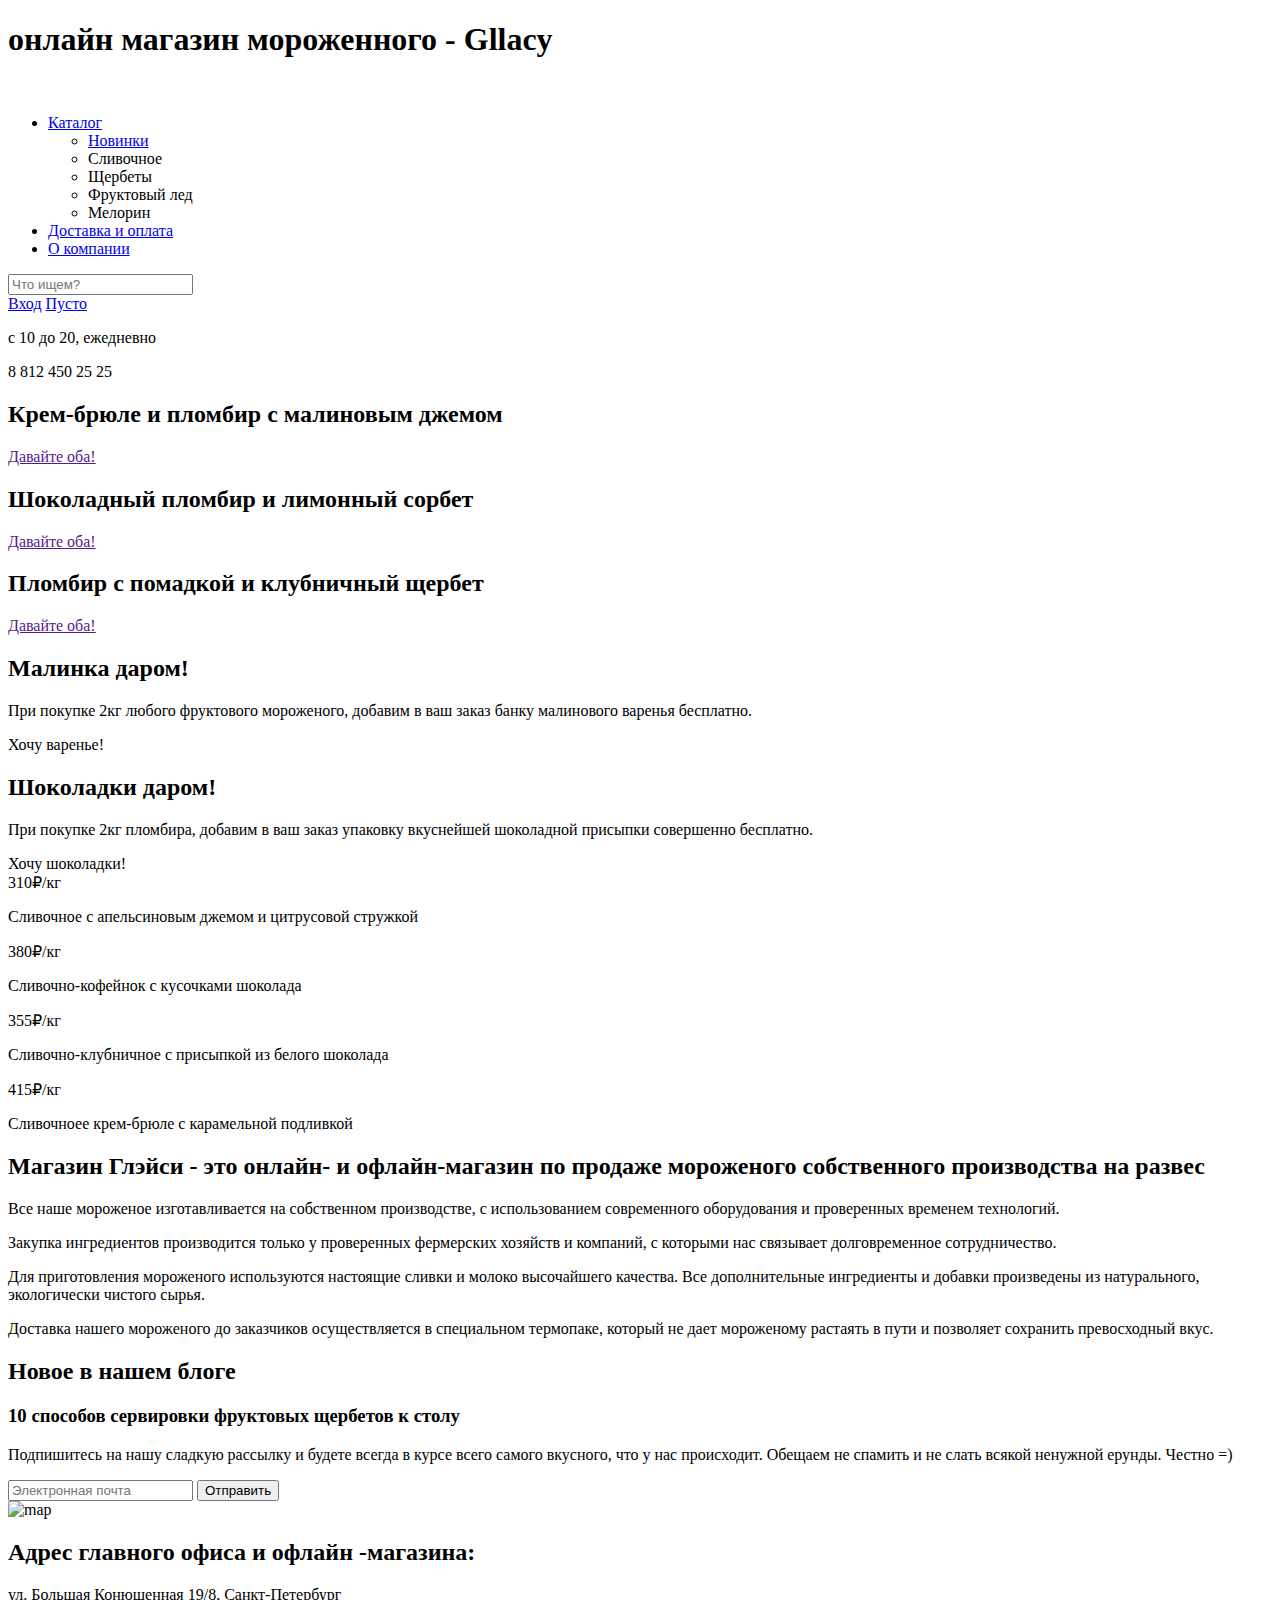
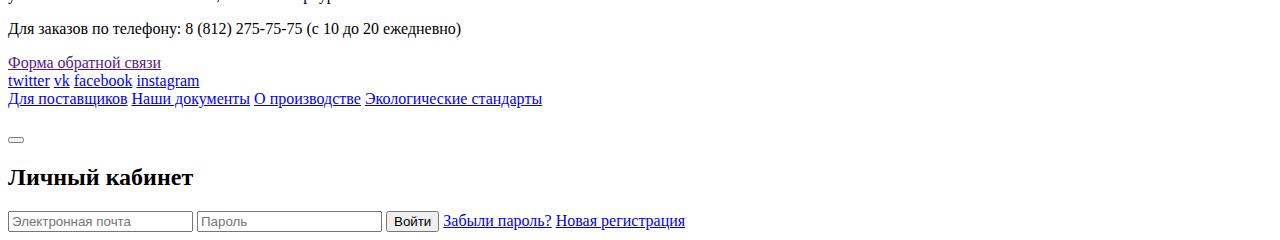
==== index.html @ bc8d75c9 "Добавляет картинки из макета" ====
<!DOCTYPE html>
<html lang="ru">
<head>
	<meta charset="UTF-8">
	<title>Gllacy</title>
	<link rel="stylesheet" href="css/style.css">
</head>
<body class="cream chocolate berry">
	<header class="main-header">
		<h1 class="visuallyhidden">онлайн магазин мороженного - Gllacy</h1>
		<img src="" alt="">
		<nav class="main-header">
			<ul class="main-list">
				<li class="main-list-item"><a href="catalog.html">Каталог</a>
					<ul class="catalog-list">
						<li class="catalog-list-item news"><a href="#">Новинки</a></li>
						<li class="catalog-list-item">Сливочное<a href="#"></a></li>
						<li class="catalog-list-item">Щербеты<a href="#"></a></li>
						<li class="catalog-list-item">Фруктовый лед<a href="#"></a></li>
						<li class="catalog-list-item">Мелорин<a href="#"></a></li>
					</ul>
				</li>
				<li class="main-list-item"><a href="#">Доставка и оплата</a></li>
				<li class="main-list-item"><a href="#">О компании</a></li>
			</ul>
			<form class="user-panel" method="get">
            <input type="search" name="search" id="search" placeholder="Что ищем?">
            <label class="search-label" for="search"></label>
          </form>
          <a href="#" class="input">Вход</a>
          <a href="#" class="basket">Пусто</a>
		</nav>
		<div class="info-job">
			<p class="mode">c 10 до 20, ежедневно</p>
			<p class="phone">8 812 450 25 25</p>
		</div>
	</header>
	<main>
		<div class="slider">
			<span class="btn1"></span>
			<span class="btn2"></span>
			<span class="btn3"></span>
			<div class="slider-icecream1">
				<h2 class="slider-tittle">Крем-брюле и пломбир с малиновым джемом</h2>
				<a href="" class="btn-all">Давайте оба!</a>
			</div>
			<div class="slider-icecream2">
				<h2 class="slider-tittle">Шоколадный пломбир и лимонный сорбет</h2>
				<a href="" class="btn-all">Давайте оба!</a>
			</div>
			<div class="slider-icecream3">
				<h2 class="slider-tittle">Пломбир с помадкой и клубничный щербет </h2>
				<a href="" class="btn-all">Давайте оба!</a>
			</div>
		</div>
		<div class="marketing">
			<section class="marketing1">
				<h2>Малинка даром!</h2>
				<p>При покупке 2кг любого фруктового мороженого, добавим в ваш заказ банку малинового варенья бесплатно.</p>
				<a class="wantone">Хочу варенье!</a>
			</section>
			<section class="marketing2">
				<h2>Шоколадки даром!</h2>
				<p>При покупке 2кг пломбира, добавим в ваш заказ упаковку вкуснейшей шоколадной присыпки совершенно бесплатно.</p>
				<a class="wanttwo">Хочу шоколадки!</a>
			</section>
		</div>
		<div class="top">
			<div class="hit hit1">
				<span>310₽/кг</span>
				<p>Сливочное с апельсиновым джемом и цитрусовой стружкой</p>
			</div>
			<div class="hit hit2">
				<span>380₽/кг</span>
				<p>Сливочно-кофейнок с кусочками шоколада</p>
			</div>
			<div class="hit hit3">
				<span>355₽/кг</span>
				<p>Сливочно-клубничное с присыпкой из белого шоколада</p>
			</div>
			<div class="hit hit4">
				<span>415₽/кг</span>
				<p>Сливочноее крем-брюле с карамельной подливкой</p>
			</div>
		</div>
		<div class="infoshop">
			<h2>Магазин Глэйси - это онлайн- и офлайн-магазин по продаже мороженого собственного производства на развес</h2>
			<p class="shoptext">Все наше мороженое изготавливается на собственном производстве, с использованием современного оборудования и проверенных временем технологий.</p>
			<p class="shoptext">Закупка ингредиентов  производится только у проверенных фермерских хозяйств и компаний, с которыми нас связывает долговременное сотрудничество.</p>
			<p class="shoptext">Для приготовления мороженого используются настоящие сливки и молоко высочайшего качества. Все дополнительные ингредиенты и добавки произведены из натурального, экологически чистого сырья.</p>
			<p class="shoptext">Доставка нашего мороженого до заказчиков осуществляется в специальном термопаке, который не дает мороженому растаять в пути и позволяет сохранить превосходный вкус.</p>
		</div>
		<div class="news">
			<h2>Новое в нашем блоге</h2>
			<h3>10 способов сервировки фруктовых щербетов к столу</h3>
		</div>
		<div class="distribution">
			<h2 class="visuallyhidden"></h2>
			<p>Подпишитесь на нашу сладкую рассылку и будете всегда в курсе всего самого вкусного, что у нас происходит. Обещаем не спамить и не слать всякой ненужной ерунды. Честно =)</p>
			<form class="distribution-email">
			<input type="text" placeholder="Электронная почта">
			<button class="btn-email" type="submit">Отправить</button>
			</form>
		</div>
		<div class="wrapper-map">
                <object
                type="image/svg+xml"
                data="img/map.svg">
                <img
                  src="img/map.png" alt="map">
              </object>
              <section class="contacts">
                <h2>Адрес главного офиса и офлайн -магазина:</h2>
                <p>ул. Большая Конюшенная 19/8, Санкт-Петербург</p>
                  <p>Для заказов по телефону: 8 (812) 275-75-75 (с 10 до 20 ежедневно)</p>
                  <a  class="link-connect" href="">Форма обратной связи</a>
              </section>
            </div>
              <footer>
            	<div class="social">
            	<a class="social-btn twit" href="http://twitter.com/mygroup">twitter</a>
                <a class="social-btn vk" href="http://vk.com/mygroup">vk</a>
                <a class="social-btn fb" href="http://facebook.com/mygroup">facebook</a>
                <a class="social-btn inst" href="http://instagram.com/mygroup">instagram</a>
              </div>
              <div class="info-footer">
              	<a href="#">Для поставщиков</a>
              	<a href="#">Наши документы</a>
              	<a href="#">О производстве</a>
              	<a href="#">Экологические стандарты</a>
              </div>
              <div class="logo"><img src="" alt=""></div>
            </footer>
            <div class="modal-login">
            <button class="close-login" type="button"></button>
            <h2 class="visuallyhidden">Личный кабинет</h2>
            <form action="#" method="post">
              <input class="focus" name="login" type="text" placeholder="Электронная почта">
              <input name="password" type="password" placeholder="Пароль">  
              <button type="submit">Войти</button>
              <a href="#" class="nosave">Забыли пароль?</a>
              <a href="#" class="new-user">Новая регистрация</a>
            </form>
          </div>
	</main>
</body>
</html>
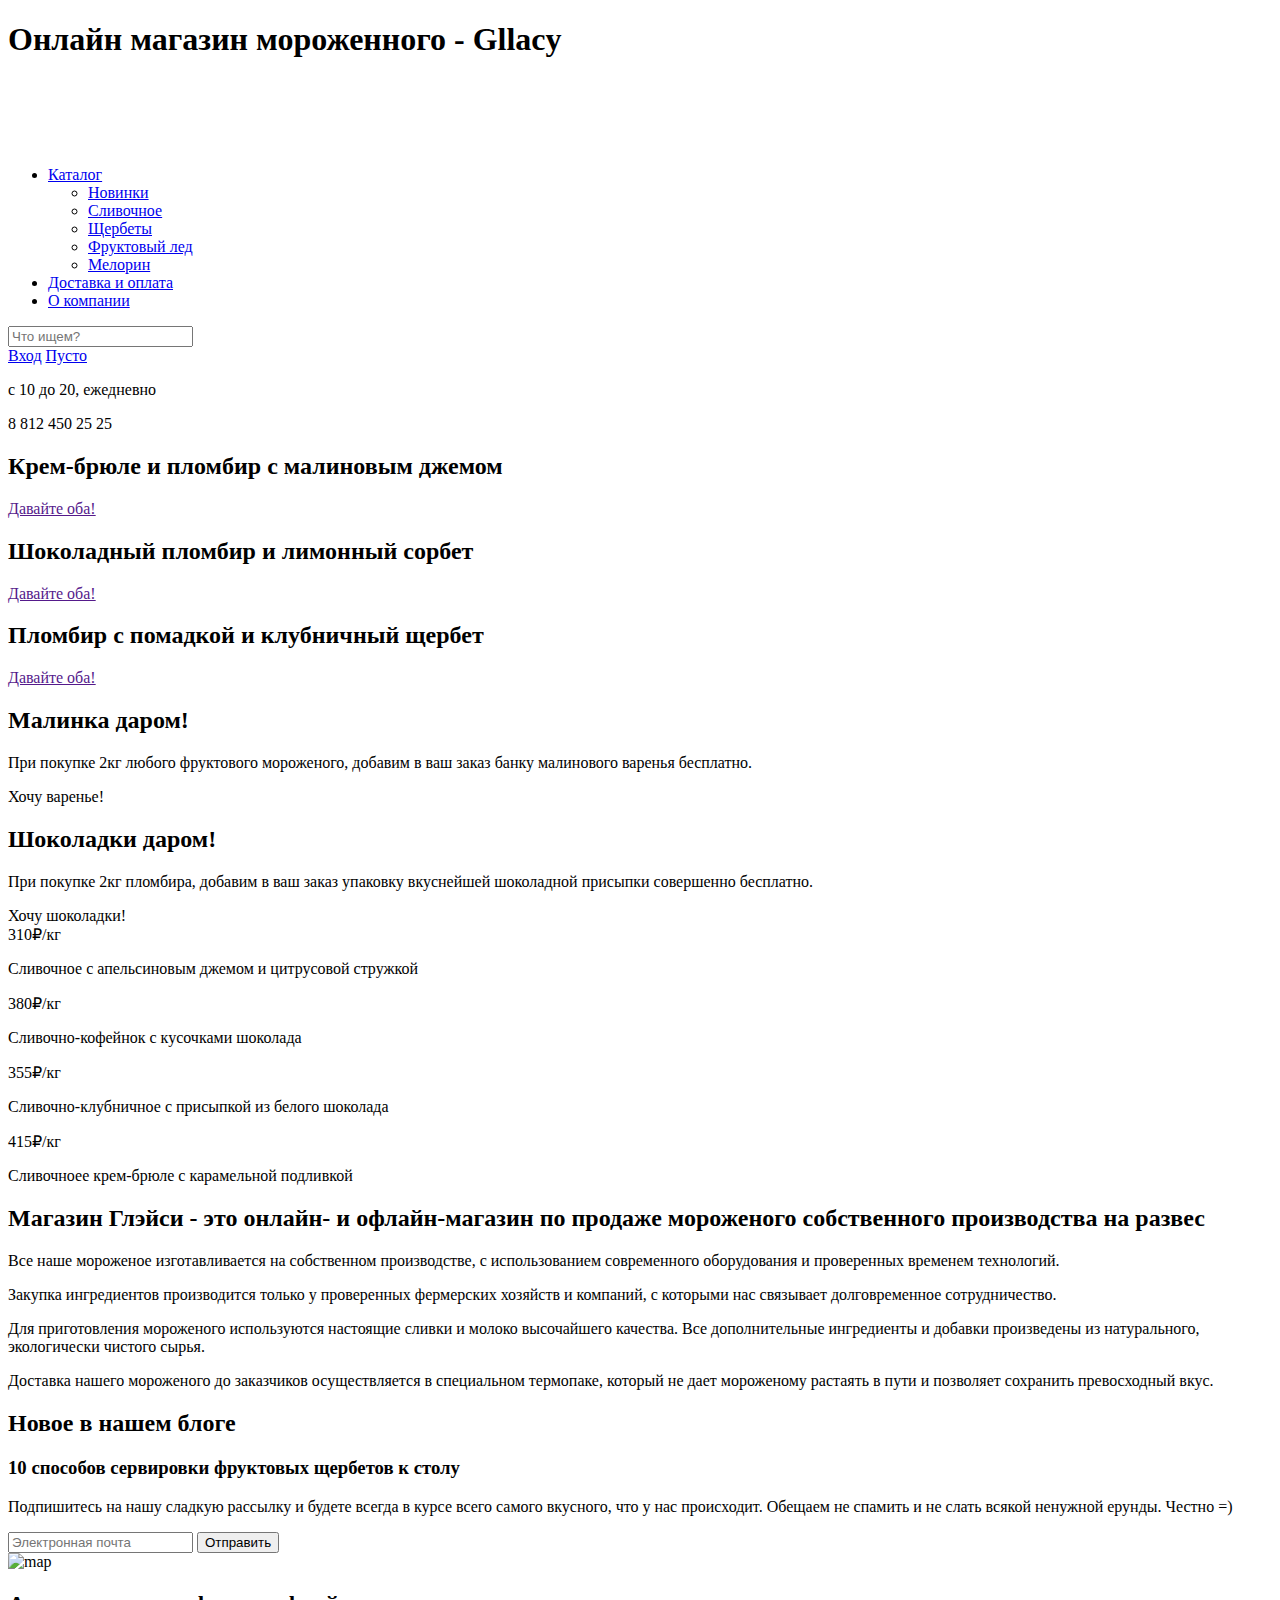
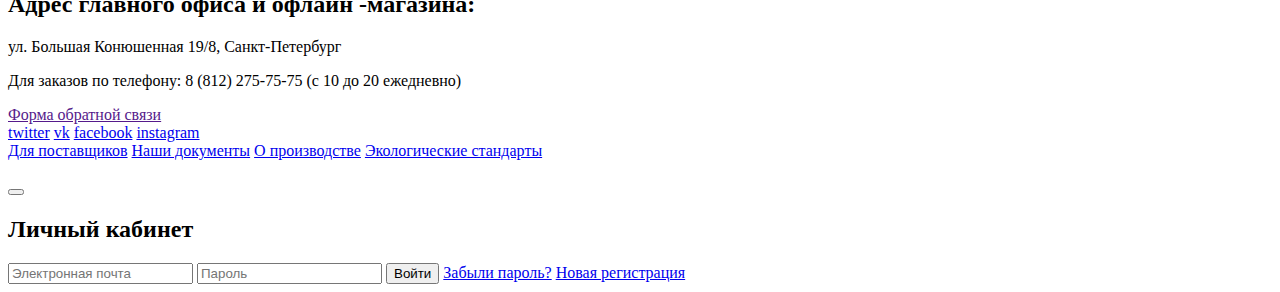
==== commit 78445945: "Подключает шрифты" ====
--- a/index.html
+++ b/index.html
@@ -3,21 +3,25 @@
 <head>
 	<meta charset="UTF-8">
 	<title>Gllacy</title>
+	<meta name="description" content="Магазин Глейси  — это онлайн и офлайн магазин по продаже мороженого собственного производства на развес">
+	<link href="https://fonts.googleapis.com/css?family=Roboto:400,500,700&amp;subset=cyrillic" rel="stylesheet">
+	<link href="css/normalize.css" rel="stylesheet">
 	<link rel="stylesheet" href="css/style.css">
 </head>
 <body class="cream chocolate berry">
 	<header class="main-header">
-		<h1 class="visuallyhidden">онлайн магазин мороженного - Gllacy</h1>
-		<img src="" alt="">
+		<h1 class="visuallyhidden">Онлайн магазин мороженного - Gllacy</h1>
+		<a href="#" class="logo-shop">
+		<img src="img/Logo.svg" width="157px" height="66px" alt="logo-shop"></a>
 		<nav class="main-header">
 			<ul class="main-list">
 				<li class="main-list-item"><a href="catalog.html">Каталог</a>
 					<ul class="catalog-list">
 						<li class="catalog-list-item news"><a href="#">Новинки</a></li>
-						<li class="catalog-list-item">Сливочное<a href="#"></a></li>
-						<li class="catalog-list-item">Щербеты<a href="#"></a></li>
-						<li class="catalog-list-item">Фруктовый лед<a href="#"></a></li>
-						<li class="catalog-list-item">Мелорин<a href="#"></a></li>
+						<li class="catalog-list-item"><a href="#">Сливочное</a></li>
+						<li class="catalog-list-item"><a href="#">Щербеты</a></li>
+						<li class="catalog-list-item"><a href="#">Фруктовый лед</a></li>
+						<li class="catalog-list-item"><a href="#">Мелорин</a></li>
 					</ul>
 				</li>
 				<li class="main-list-item"><a href="#">Доставка и оплата</a></li>
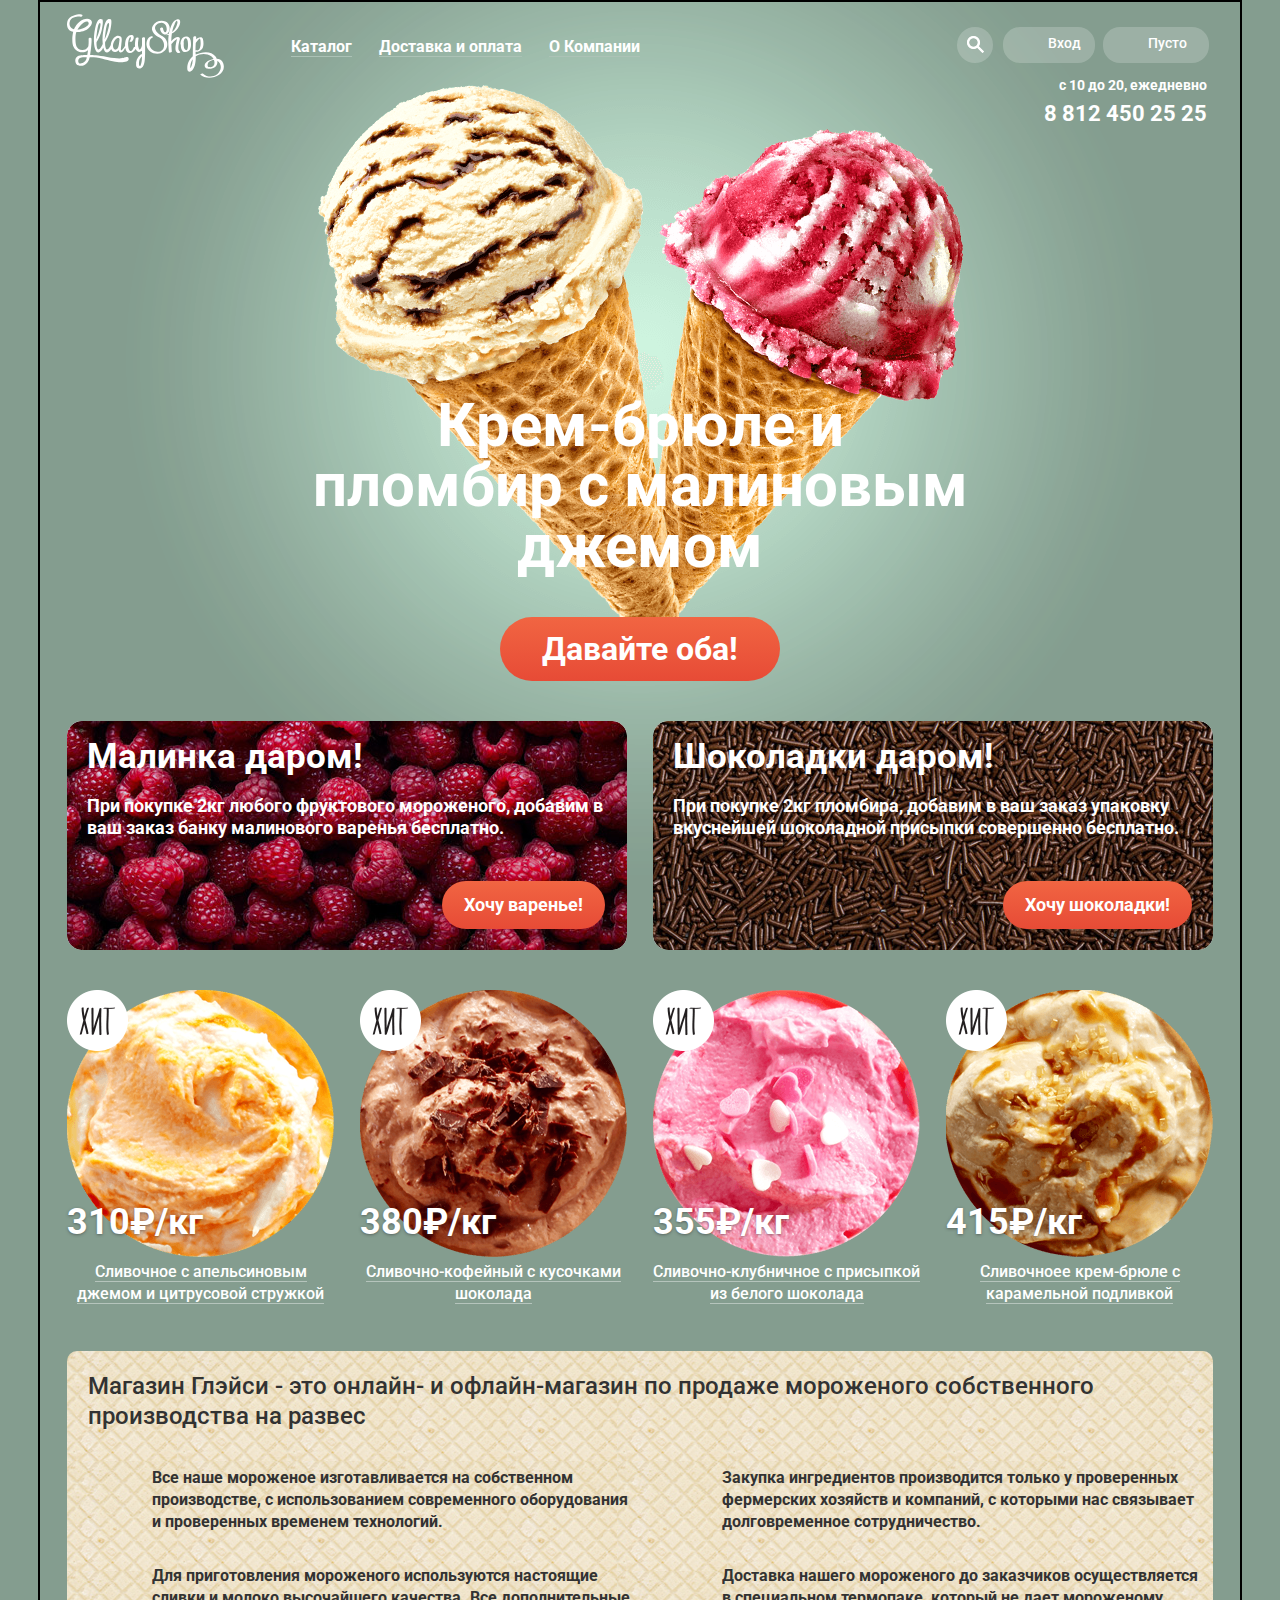
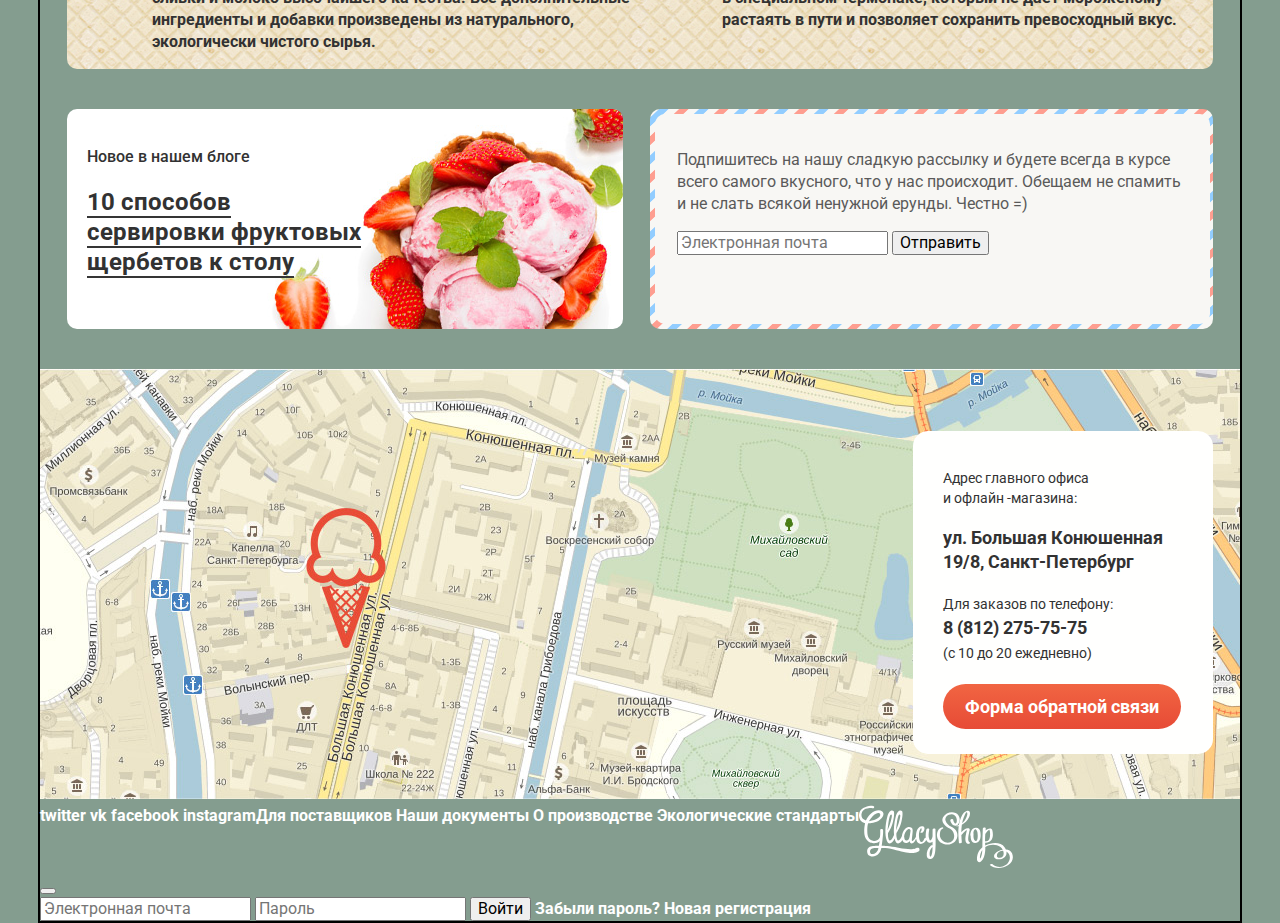
==== commit 949b9686: "Добавил главную стилизацию главной страницы" ====
--- a/index.html
+++ b/index.html
@@ -8,11 +8,13 @@
 	<link href="css/normalize.css" rel="stylesheet">
 	<link rel="stylesheet" href="css/style.css">
 </head>
-<body class="cream chocolate berry">
+<body>
+	<div class="cream chocolate berry">
 	<header class="main-header">
 		<h1 class="visuallyhidden">Онлайн магазин мороженного - Gllacy</h1>
 		<a href="#" class="logo-shop">
 		<img src="img/Logo.svg" width="157px" height="66px" alt="logo-shop"></a>
+		<div class="row">
 		<nav class="main-header">
 			<ul class="main-list">
 				<li class="main-list-item"><a href="catalog.html">Каталог</a>
@@ -25,7 +27,7 @@
 					</ul>
 				</li>
 				<li class="main-list-item"><a href="#">Доставка и оплата</a></li>
-				<li class="main-list-item"><a href="#">О компании</a></li>
+				<li class="main-list-item"><a href="#">О Компании</a></li>
 			</ul>
 			<form class="user-panel" method="get">
             <input type="search" name="search" id="search" placeholder="Что ищем?">
@@ -38,6 +40,7 @@
 			<p class="mode">c 10 до 20, ежедневно</p>
 			<p class="phone">8 812 450 25 25</p>
 		</div>
+	</div>
 	</header>
 	<main>
 		<div class="slider">
@@ -61,30 +64,30 @@
 			<section class="marketing1">
 				<h2>Малинка даром!</h2>
 				<p>При покупке 2кг любого фруктового мороженого, добавим в ваш заказ банку малинового варенья бесплатно.</p>
-				<a class="wantone">Хочу варенье!</a>
+				<a class="wantone" href="#">Хочу варенье!</a>
 			</section>
 			<section class="marketing2">
 				<h2>Шоколадки даром!</h2>
 				<p>При покупке 2кг пломбира, добавим в ваш заказ упаковку вкуснейшей шоколадной присыпки совершенно бесплатно.</p>
-				<a class="wanttwo">Хочу шоколадки!</a>
+				<a class="wanttwo" href="#">Хочу шоколадки!</a>
 			</section>
 		</div>
 		<div class="top">
 			<div class="hit hit1">
 				<span>310₽/кг</span>
-				<p>Сливочное с апельсиновым джемом и цитрусовой стружкой</p>
+				<p><a href="#">Сливочное с апельсиновым джемом и цитрусовой стружкой</a></p>
 			</div>
 			<div class="hit hit2">
 				<span>380₽/кг</span>
-				<p>Сливочно-кофейнок с кусочками шоколада</p>
+				<p><a href="#">Сливочно-кофейный с кусочками шоколада</a></p>
 			</div>
 			<div class="hit hit3">
 				<span>355₽/кг</span>
-				<p>Сливочно-клубничное с присыпкой из белого шоколада</p>
+				<p><a href="#">Сливочно-клубничное с присыпкой из белого шоколада</a></p>
 			</div>
 			<div class="hit hit4">
 				<span>415₽/кг</span>
-				<p>Сливочноее крем-брюле с карамельной подливкой</p>
+				<p><a href="#">Сливочноее крем-брюле с карамельной подливкой</a></p>
 			</div>
 		</div>
 		<div class="infoshop">
@@ -94,30 +97,33 @@
 			<p class="shoptext">Для приготовления мороженого используются настоящие сливки и молоко высочайшего качества. Все дополнительные ингредиенты и добавки произведены из натурального, экологически чистого сырья.</p>
 			<p class="shoptext">Доставка нашего мороженого до заказчиков осуществляется в специальном термопаке, который не дает мороженому растаять в пути и позволяет сохранить превосходный вкус.</p>
 		</div>
+		<div class="container">
 		<div class="news">
 			<h2>Новое в нашем блоге</h2>
-			<h3>10 способов сервировки фруктовых щербетов к столу</h3>
+			<h3><a href="#">10 способов сервировки фруктовых щербетов к столу</a></h3>
 		</div>
 		<div class="distribution">
-			<h2 class="visuallyhidden"></h2>
+			<h2 class="visuallyhidden">Подписка на рассылку</h2>
 			<p>Подпишитесь на нашу сладкую рассылку и будете всегда в курсе всего самого вкусного, что у нас происходит. Обещаем не спамить и не слать всякой ненужной ерунды. Честно =)</p>
 			<form class="distribution-email">
 			<input type="text" placeholder="Электронная почта">
 			<button class="btn-email" type="submit">Отправить</button>
 			</form>
 		</div>
+		</div>
 		<div class="wrapper-map">
                 <object
                 type="image/svg+xml"
                 data="img/map.svg">
                 <img
-                  src="img/map.png" alt="map">
+                  src="img/map.jpg" alt="map">
               </object>
               <section class="contacts">
                 <h2>Адрес главного офиса и офлайн -магазина:</h2>
                 <p>ул. Большая Конюшенная 19/8, Санкт-Петербург</p>
-                  <p>Для заказов по телефону: 8 (812) 275-75-75 (с 10 до 20 ежедневно)</p>
-                  <a  class="link-connect" href="">Форма обратной связи</a>
+                  <p class="phone-text">Для заказов по телефону: 
+                  	<br><span>8 (812) 275-75-75</span><br>(с 10 до 20 ежедневно)</p>
+                  <a  class="link-connect" href="#">Форма обратной связи</a>
               </section>
             </div>
               <footer>
@@ -133,7 +139,7 @@
               	<a href="#">О производстве</a>
               	<a href="#">Экологические стандарты</a>
               </div>
-              <div class="logo"><img src="" alt=""></div>
+              <div class="logo"><img src="img/Logo.svg" alt=""></div>
             </footer>
             <div class="modal-login">
             <button class="close-login" type="button"></button>
@@ -147,5 +153,6 @@
             </form>
           </div>
 	</main>
+</div>
 </body>
 </html>--- a/css/style.css
+++ b/css/style.css
@@ -0,0 +1,458 @@
+body {
+	width: 1200px;
+	margin: 0 auto;
+	font-family: "Roboto",Tahoma,sans-serif;
+	border: 2px solid black;
+	color: white;
+	font-size: 16px;
+	line-height: 22px;
+	font-weight: 700;
+	background-color: #849d8f;
+}
+
+.chocolate {
+	display: none;
+	background: url(../img/slider2.png);
+	background-repeat: no-repeat;
+	background-position: top center;
+	z-index: 150;
+	background-color: #8996a6;
+}
+
+.berry {
+	display: none;
+	background: url(../img/slider3.png);
+	background-repeat: no-repeat;
+	background-position: top center;
+	z-index: 150;
+	background-color: #9d8b84;
+}
+
+.cream {
+	display: block;
+	background: url(../img/slider1.png);
+	background-repeat: no-repeat;
+	background-position: top center;
+	z-index: 150;
+	background-color: #849d8f;
+}
+
+.visuallyhidden {
+	display: none;
+}
+
+ a {
+	color: #ffffff;
+	text-decoration: none;
+}
+
+main {
+    margin: 0;
+    padding: 0;
+}
+
+h1 {
+    margin: 0;
+    padding: 0;
+}
+
+ul {
+    list-style: none;
+}
+
+.main-header {
+	display: flex;
+}
+
+.main-list {
+	display: flex;
+	margin: 0;
+	padding-top: 9px;
+}
+
+.main-list a {
+	line-height: 18px;
+	border-bottom: 1px solid #acc2b6;
+}
+
+.logo-shop {
+	margin-left: 27px;
+	margin-top: 11px;
+}
+
+.row {
+	display: flex;
+	width: 100%;
+	margin-top: 25px;
+	align-items: baseline;
+	flex-wrap: wrap;
+}
+
+.main-list li {
+	margin-left: 27px;
+}
+
+[type="search"] {
+	display: none;
+}
+
+.input {
+	display: block;
+	min-width: 39px;
+	background-color: rgba(255,255,255,0.2);
+	border-radius: 17px;
+	/* text-align: center; */
+}
+
+.basket {
+	display: block;
+	min-width: 53px;
+	background-color: rgba(255,255,255,0.2);
+	border-radius: 17px;
+	/* text-align: center; */
+	margin-left: 8px;
+}
+.search-label {
+    position: absolute;
+    top: 9px;
+    left: 10px;
+    z-index: 20;
+    width: 20px;
+    height: 20px;
+    background: url(../img/search.png) no-repeat;
+    cursor: pointer;
+}
+
+.user-panel {
+	display: block;
+	position: relative;
+	width: 36px;
+	height: 36px;
+	background-color: rgba(255,255,255,0.2);
+	border-radius: 50%;
+	margin-left: 317px;
+	margin-right: 10px;
+}
+
+.mode {
+	font-size: 14px;
+	line-height: 16px;
+	margin-bottom: 0;
+}
+
+.info-job {
+	align-self: flex-end;
+	margin-left: 820px;
+	text-align: right;
+	/* font-size: 10px; */
+}
+
+.input, .basket {
+	font-weight: 500;
+	padding: 8px 8px 8px 45px;
+	display: block;
+	font-size: 14px;
+	line-height: 16px;
+	/* text-align: right; */
+}
+
+.catalog-list {
+	display: none;
+	padding: 0;
+}
+
+.phone {
+	font-size: 22px;
+	line-height: 24px;
+	margin-top: 9px;
+	margin-bottom: 0;
+}
+
+.slider-tittle {
+	font-size: 60px;	
+	line-height: 60.35px;
+	width: 670px;
+	text-align: center;
+	margin: 0 auto;
+}
+
+.btn-all {
+	display: block;
+	text-align: center;
+	background: linear-gradient(#f16542 0%,#e74b36 100%);
+	width: 280px;
+	margin: 0 auto;
+	margin-top: 40px;
+	border-radius: 40px;
+	font-size: 32px;
+	line-height: 44px;
+	padding: 10px 0;
+}
+
+.slider-icecream1 {
+	display: block;
+	padding-top: 270px;
+}
+
+.slider-icecream2 {
+	display: none;
+	padding-top: 270px;
+}
+
+.slider-icecream3 {
+	display: none;
+	padding-top: 270px;
+}
+
+.marketing {
+	display: flex;
+	margin-top: 40px;
+	padding: 0 27px;
+	min-height: 229px;
+}
+
+.marketing h2 {
+	font-size: 35px;
+	line-height: 41px;
+	margin: 0;
+}
+
+.marketing p {
+	font-size: 18px;
+	line-height: 22px;
+	
+}
+
+.marketing a {
+	position: absolute;
+	font-size: 18px;
+	line-height: 24px;
+	padding: 12px 22px;
+	background: linear-gradient(#f16542 0%,#e74b36 100%);
+	border-radius: 40px;
+	left: 375px;
+	top: 160px;
+}
+
+.marketing .wanttwo {
+	left: 350px;
+}
+
+.marketing1 {
+	background-image: url(../img/marketing1.jpg);
+	position: relative;
+    padding: 15px 20px ;
+    border-radius: 15px;
+    width: 48.9%;
+    margin-right: 26px;
+
+}
+
+.marketing2 {
+	background-image: url(../img/marketing2.jpg);
+	position: relative;
+    padding: 15px 20px ;
+    border-radius: 15px;
+    width: 48.9%;
+}
+
+.top {
+	display: flex;
+	margin: 0 27px;
+	margin-top: 40px;
+}
+
+.hit {
+	position: relative;
+	min-width: 267px;
+	margin-right: 26px;
+	padding-top:210px;
+	background-repeat: no-repeat;
+}
+
+.hit span {
+	font-weight: 700;
+    font-size: 36px;
+    line-height: 45px;
+    word-spacing: -8px;
+   	text-shadow: 0 1px 3px rgba(49,50,53,.5);
+}
+
+.hit p {
+	text-align: center;
+	font-size: 16px;
+	line-height: 22px;
+	font-weight: 500;
+
+}
+
+.hit  a  {
+    border-bottom: 1px solid rgba(255,255,255,.4);
+}
+
+.hit:after {
+	content: "";
+	position: absolute;
+	background-image: url(../img/hit-logo.png);
+	width: 61px;
+	height: 61px;
+	top: 0px; 
+}
+
+.hit1 {
+	background-image: url(../img/hit1.png);
+}
+
+.hit2 {
+	background-image: url(../img/hit2.png);
+}
+
+.hit3 {
+	background-image: url(../img/hit3.png);
+}
+
+.hit4 {
+	background-image: url(../img/hit4.png);
+}
+
+.infoshop {
+	display: flex;
+	flex-wrap: wrap;
+	margin: 0 27px;
+	background-image: url(../img/waffle.jpg);
+	color: #323232;
+	border-radius: 10px;
+	margin-top: 30px;
+}
+
+.infoshop h2 {
+	font-size: 24px;
+	line-height: 30px;
+	font-weight: 500;
+	width: 1015px;
+	margin-left: 21px;
+}
+
+.shoptext {
+	width: 485px;
+	margin-left: 85px;
+}
+
+.container {
+	display: flex;
+	margin: 0 27px;
+	justify-content: space-between;
+	margin-top: 40px;
+}
+
+.news {
+	width: 46.8%;
+	min-height: 196px;
+	padding: 24px 0 0 20px;
+	color:#323232;
+	border-radius: 10px;
+	background-image: url(../img/strawberry.jpg);
+}
+
+.news h2 {
+	font-size: 16px;	
+	line-height: 22px;
+	font-weight: 500;
+}
+
+.news a {
+	width: 285px;
+	font-size: 24px;
+	line-height: 30px;
+	color:#323232;
+	border-bottom: 2px solid #353535;
+}
+
+.news h3 {
+	width: 285px;
+}
+.distribution {
+	position: relative;
+	background-color: #f8f7f4;
+	width: 46.8%;
+	background-image: url(../img/Line.png);
+	border-radius: 10px;
+	padding: 24px 0 0 27px;
+	min-height: 196px;
+	z-index: 11;
+}
+
+.distribution p {
+	font-size: 16px;
+	line-height: 22px;
+	font-weight: 400;
+	width: 510px;
+	color: #5a5a5a;
+	z-index: 10;
+}
+
+.distribution:after {
+	content: "";
+	z-index: -1;
+	position: absolute;
+	width: 555px;
+	height: 210px;
+	background-color: #f8f7f4;
+	top: 5px;
+	left: 5px;
+	border-radius: 10px
+}
+
+.wrapper-map {
+	margin-top: 40px;
+	position: relative;
+}
+
+.contacts {
+	position: absolute;
+	color: #323232;
+	top:62px;
+	right: 27px;
+	background-color: #fffffe;
+	padding: 26px 30px 35px 30px;
+	border-radius: 15px;
+}
+
+.contacts h2 {
+	width: 150px;
+	font-size: 14px;
+	line-height: 20px;
+	font-weight: 400;
+}
+
+.contacts .phone-text {
+	font-size: 14px;
+	line-height: 24px;
+	font-weight: 400;
+	margin-bottom: 30px;
+}
+
+.contacts p {
+	width: 240px;
+	font-size: 18px;
+	line-height: 24px; 
+}
+
+.phone-text span {
+	font-size: 18px;
+	line-height: 24px; 
+	font-weight: 700;
+}
+
+.link-connect {
+	font-size: 18px;
+	line-height: 24px;
+	padding: 12px 22px;
+	background: linear-gradient(#f16542 0%,#e74b36 100%);
+	border-radius: 40px;
+}
+
+footer {
+	display: flex;
+}
+
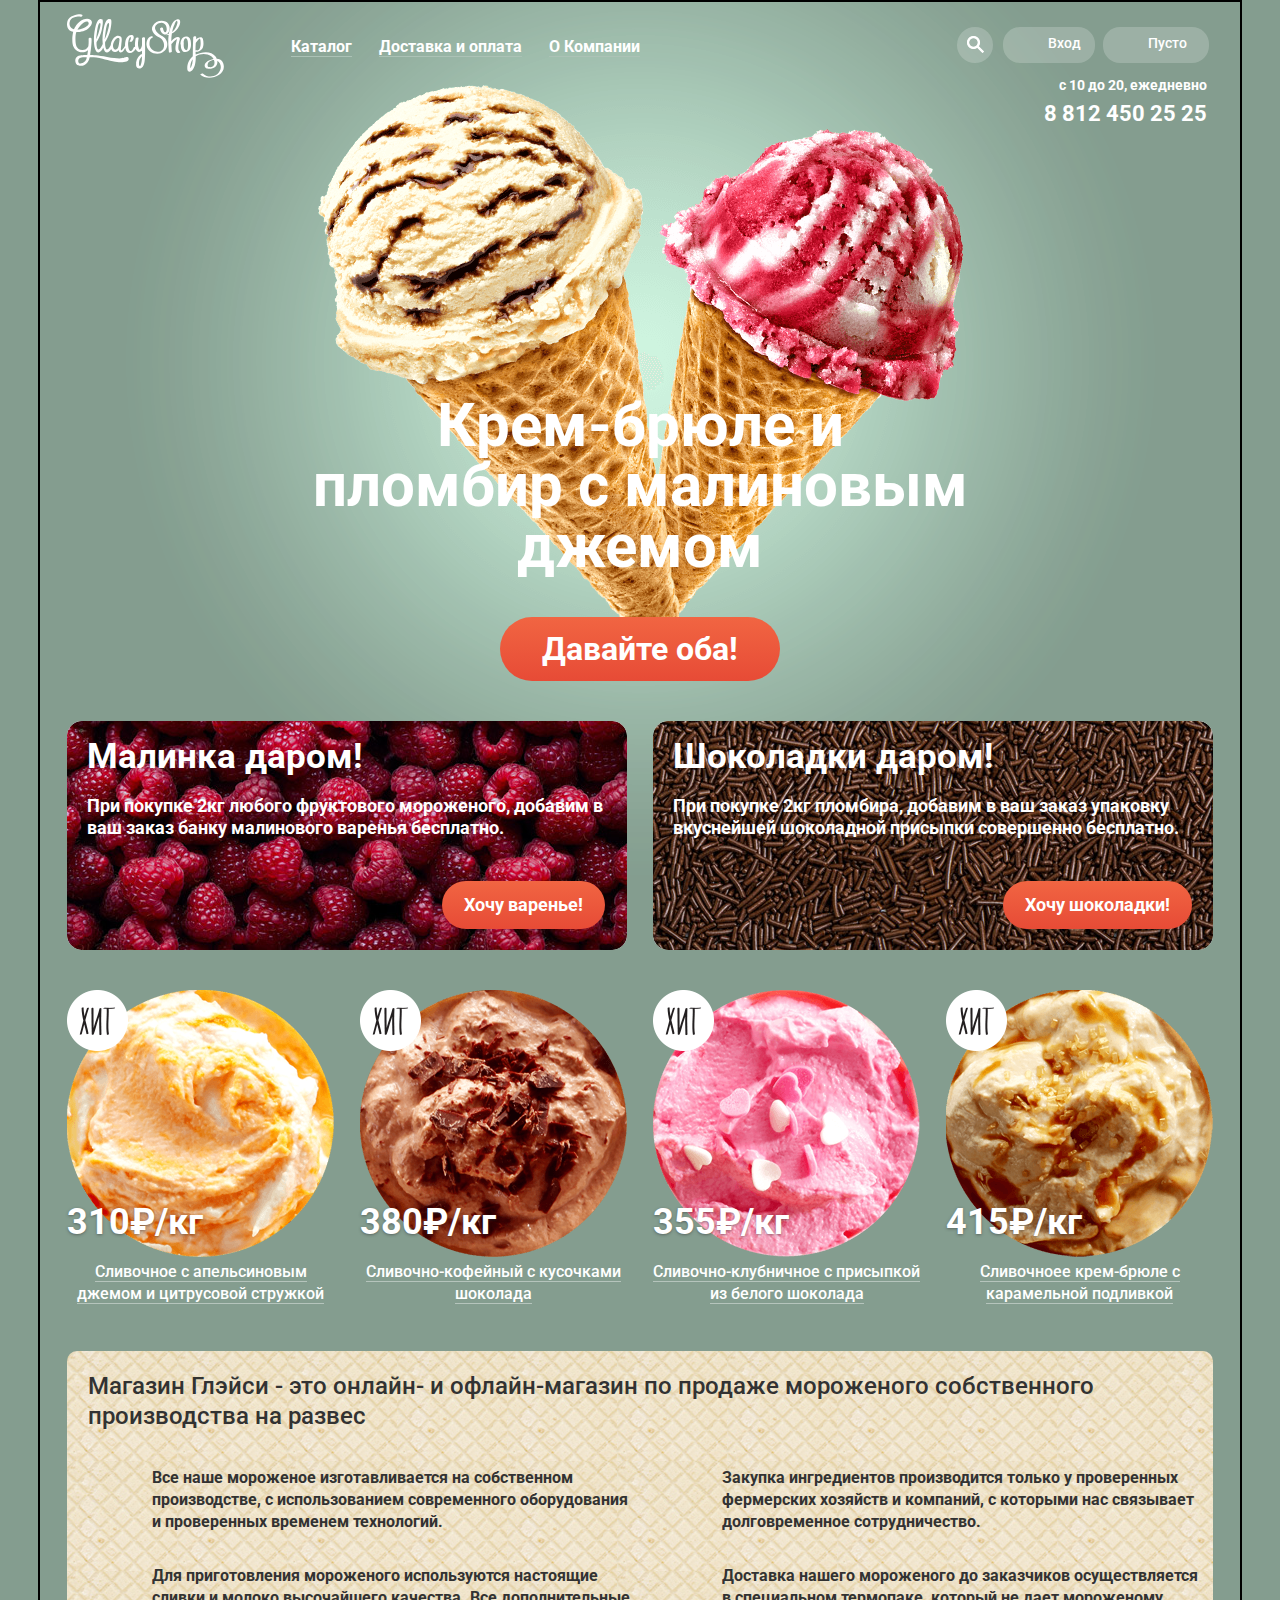
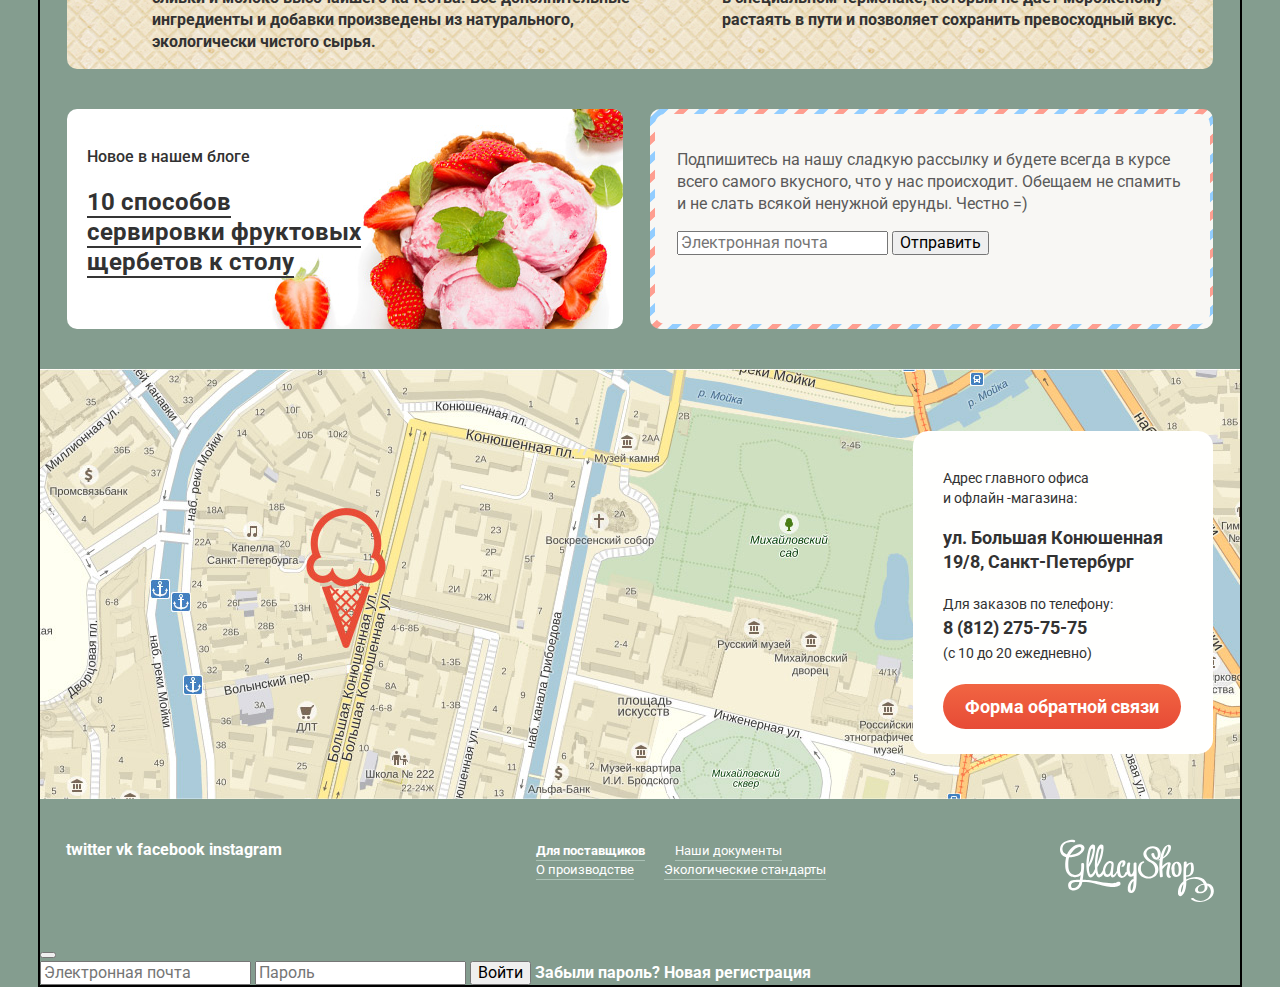
==== commit f2e591b4: "Добавляет стилизацию footer" ====
--- a/index.html
+++ b/index.html
@@ -134,12 +134,14 @@
                 <a class="social-btn inst" href="http://instagram.com/mygroup">instagram</a>
               </div>
               <div class="info-footer">
-              	<a href="#">Для поставщиков</a>
+              	<a class="bold" href="#">Для поставщиков</a>
               	<a href="#">Наши документы</a>
               	<a href="#">О производстве</a>
               	<a href="#">Экологические стандарты</a>
               </div>
-              <div class="logo"><img src="img/Logo.svg" alt=""></div>
+              <div class="logo">
+              	<img src="img/Logo.svg" alt="logo-footer" class="logo-footer">
+              </div>
             </footer>
             <div class="modal-login">
             <button class="close-login" type="button"></button>
--- a/css/style.css
+++ b/css/style.css
@@ -454,5 +454,30 @@
 
 footer {
 	display: flex;
-}
-
+	justify-content: space-between;
+	align-items: baseline;
+	padding: 34px 26px 30px 26px;
+}
+
+.info-footer {
+	display: flex;
+	flex-wrap: wrap;
+	width: 330px;
+	align-items: flex-start;	
+}
+
+.info-footer a {
+	font-size: 13px;
+	line-height: 18px;
+	font-weight: 400;
+	margin-left: 30px;
+	border-bottom: 1px solid rgb(172, 194, 182);
+}
+
+.info-footer .bold {
+	font-weight: 700;
+}
+.logo {
+
+	align-self: center;
+}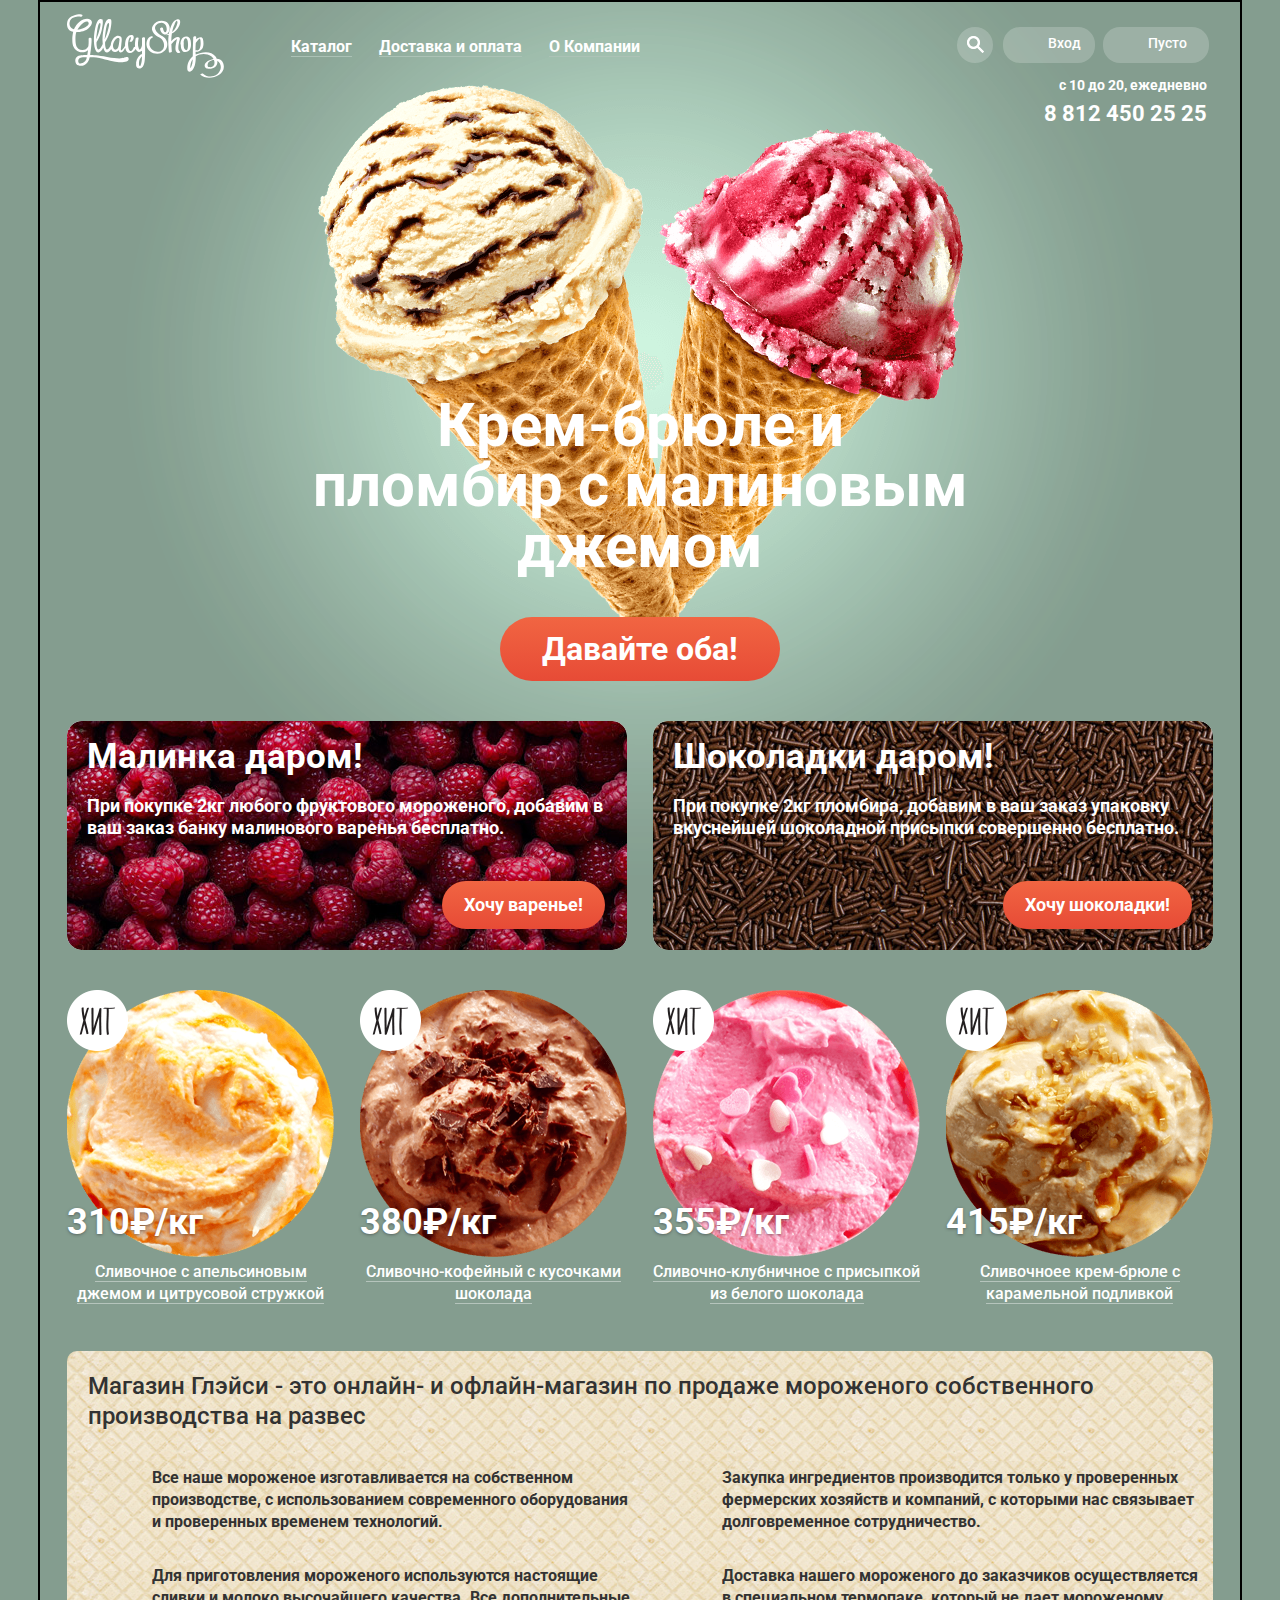
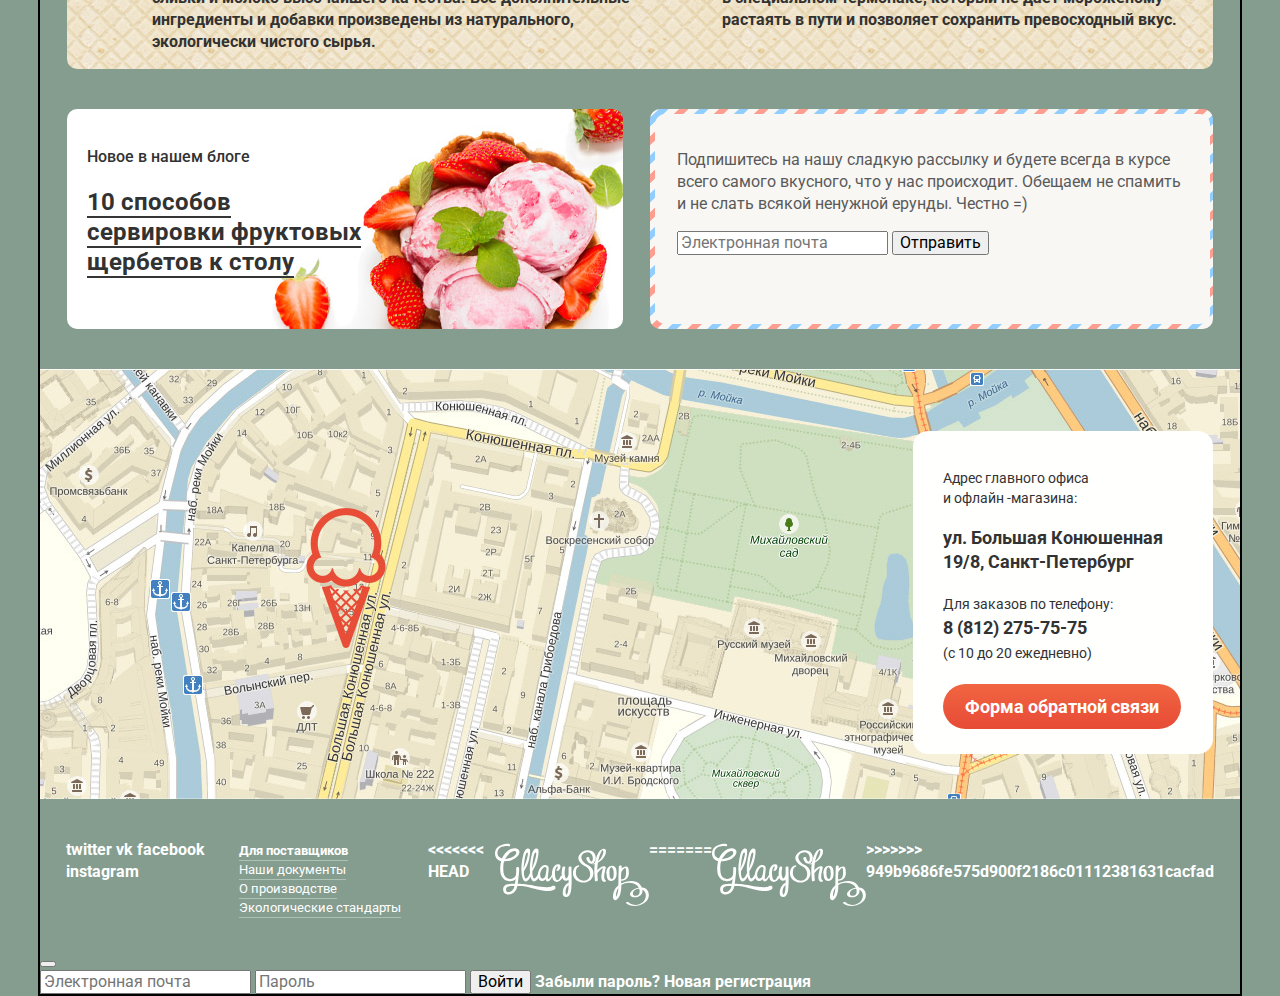
==== commit 8a87297b: "Добавляет стилизацию footer" ====
--- a/index.html
+++ b/index.html
@@ -139,9 +139,13 @@
               	<a href="#">О производстве</a>
               	<a href="#">Экологические стандарты</a>
               </div>
+<<<<<<< HEAD
               <div class="logo">
               	<img src="img/Logo.svg" alt="logo-footer" class="logo-footer">
               </div>
+=======
+              <div class="logo"><img src="img/Logo.svg" alt=""></div>
+>>>>>>> 949b9686fe575d900f2186c01112381631cacfad
             </footer>
             <div class="modal-login">
             <button class="close-login" type="button"></button>
--- a/css/style.css
+++ b/css/style.css
@@ -454,6 +454,7 @@
 
 footer {
 	display: flex;
+<<<<<<< HEAD
 	justify-content: space-between;
 	align-items: baseline;
 	padding: 34px 26px 30px 26px;
@@ -480,4 +481,8 @@
 .logo {
 
 	align-self: center;
-}+}
+=======
+}
+
+>>>>>>> 949b9686fe575d900f2186c01112381631cacfad
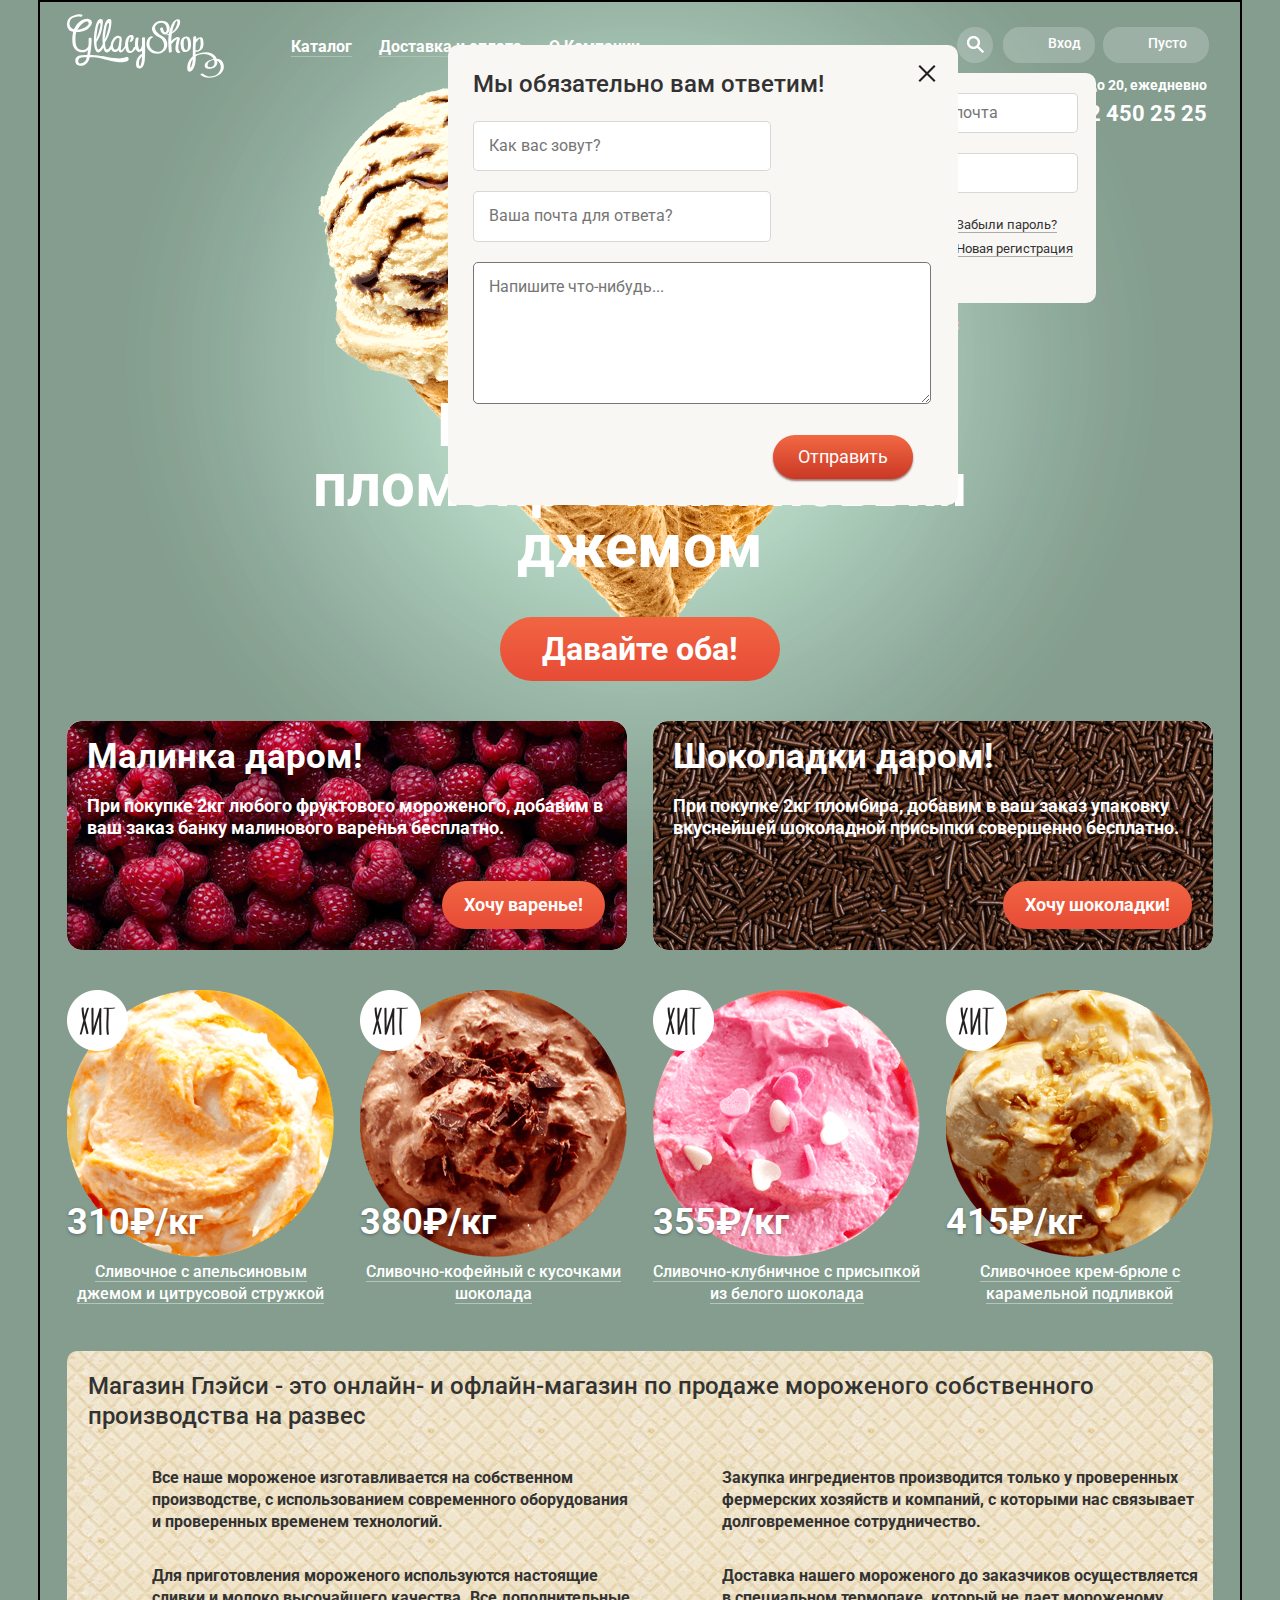
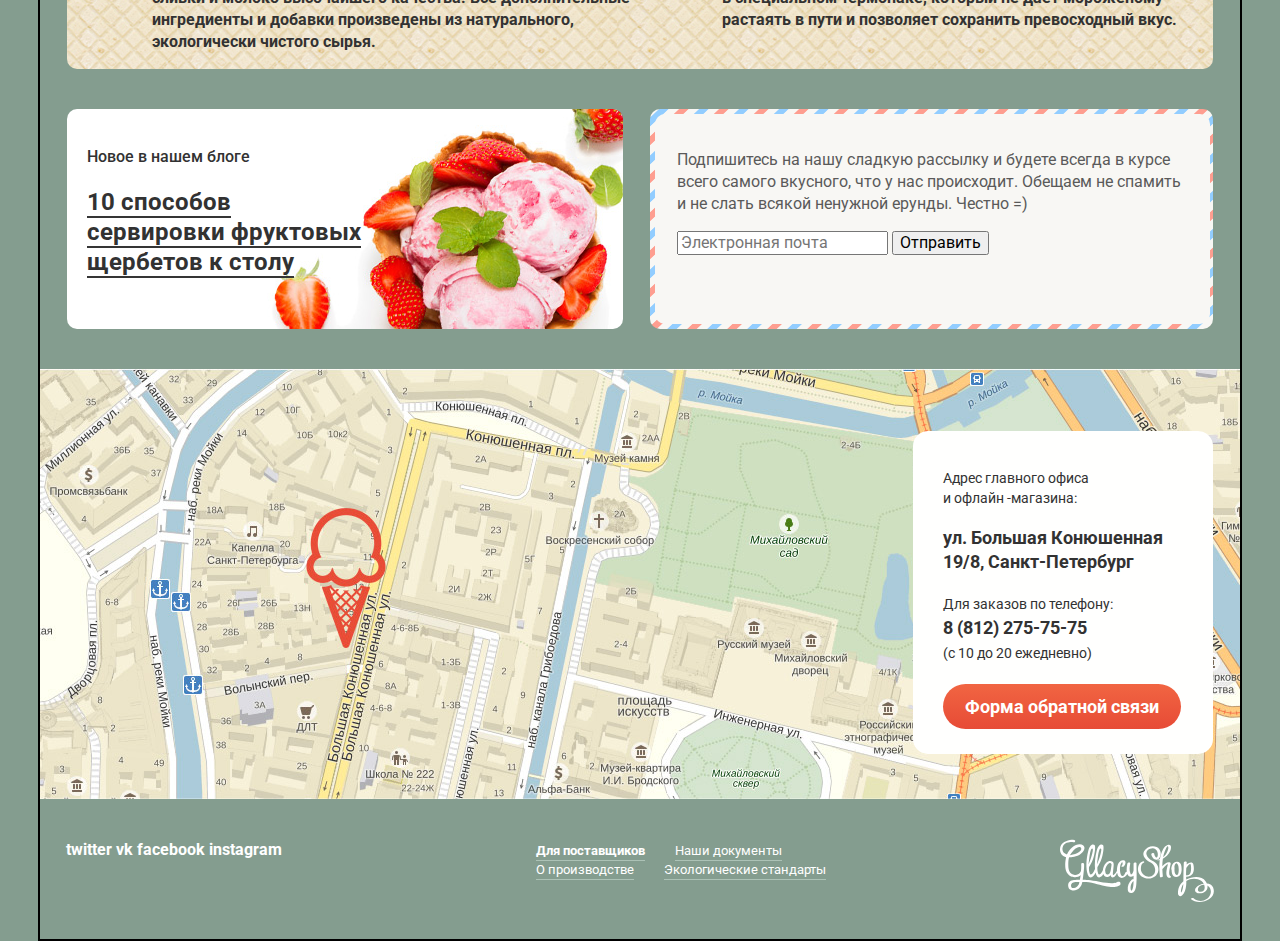
==== commit ac446747: "Добавляет слилизацию всплывающих окон" ====
--- a/index.html
+++ b/index.html
@@ -41,6 +41,18 @@
 			<p class="phone">8 812 450 25 25</p>
 		</div>
 	</div>
+	<div class="modal-login">
+            <h2 class="visuallyhidden">Личный кабинет</h2>
+            <form class="form-login" action="#" method="post">
+              <input class="focus" name="login" type="text" placeholder="Электронная почта">
+              <input name="password" type="password" placeholder="Пароль">  
+              <button class="inter-login" type="submit">Войти</button>
+            </form>
+            <div class="reg-links">
+            <a href="#" class="nosave">Забыли пароль?</a>
+              <a href="#" class="new-user">Новая регистрация</a>	
+            </div>
+          </div>
 	</header>
 	<main>
 		<div class="slider">
@@ -139,24 +151,29 @@
               	<a href="#">О производстве</a>
               	<a href="#">Экологические стандарты</a>
               </div>
-<<<<<<< HEAD
               <div class="logo">
               	<img src="img/Logo.svg" alt="logo-footer" class="logo-footer">
               </div>
-=======
-              <div class="logo"><img src="img/Logo.svg" alt=""></div>
->>>>>>> 949b9686fe575d900f2186c01112381631cacfad
             </footer>
-            <div class="modal-login">
-            <button class="close-login" type="button"></button>
-            <h2 class="visuallyhidden">Личный кабинет</h2>
-            <form action="#" method="post">
-              <input class="focus" name="login" type="text" placeholder="Электронная почта">
-              <input name="password" type="password" placeholder="Пароль">  
-              <button type="submit">Войти</button>
-              <a href="#" class="nosave">Забыли пароль?</a>
-              <a href="#" class="new-user">Новая регистрация</a>
-            </form>
+          <div class="feedback">
+          	<h2>Мы обязательно вам ответим!</h2>
+            <button class="button-close" type="button"></button>
+        <form class="feedback-form" action="#" method="post">
+          <div class="form-answer">
+            <label>
+              <input type="text" name="login" placeholder="Как вас зовут?">
+            </label>
+            <label>
+              <input type="text" name="email" placeholder="Ваша почта для ответа?"> 
+            </label>
+            <label>
+            <textarea name="textletter" cols="61" rows="6" placeholder="Напишите что-нибудь..."></textarea>
+          </label>
+          </div>
+          <div class="form-btn">
+            <button class="btn" type="submit">Отправить</button>
+          </div> 
+        </form>
           </div>
 	</main>
 </div>
--- a/css/style.css
+++ b/css/style.css
@@ -62,6 +62,7 @@
 
 .main-header {
 	display: flex;
+	position: relative;
 }
 
 .main-list {
@@ -454,7 +455,6 @@
 
 footer {
 	display: flex;
-<<<<<<< HEAD
 	justify-content: space-between;
 	align-items: baseline;
 	padding: 34px 26px 30px 26px;
@@ -464,7 +464,8 @@
 	display: flex;
 	flex-wrap: wrap;
 	width: 330px;
-	align-items: flex-start;	
+	align-items: flex-start;
+	
 }
 
 .info-footer a {
@@ -478,11 +479,128 @@
 .info-footer .bold {
 	font-weight: 700;
 }
+
 .logo {
-
 	align-self: center;
 }
-=======
-}
-
->>>>>>> 949b9686fe575d900f2186c01112381631cacfad
+
+.modal-login {
+	width: 278px;
+	min-height: 230px;
+	background-color: #f8f7f4;
+	border-radius: 10px;
+	position: absolute;
+	top: 57%;
+	right: 12%;
+}
+
+.reg-links {
+	margin-top: 20px;
+	margin-left: 18px;
+}
+
+.reg-links a {
+	display: inline;
+	color: #323232;
+	font-size: 13px;
+	line-height: 24px;
+	font-weight: 400;
+	border-bottom: 1px solid rgba(0,0,0,.3);
+}
+
+.form-login {
+	width: 242px;
+	margin: 0 auto;
+}
+
+.form-login input {
+width: 242px;
+padding: 10px 14px;
+border: 1px solid rgba(178,178,178,.52);
+margin-top: 20px;
+border-radius: 5px;
+box-sizing: border-box;
+}
+
+.inter-login {
+	float: left;
+	font-size: 18px;
+	margin-right: 20px;
+	line-height: 24px;
+	color: #fefefe;
+	background-image: linear-gradient(to top,#ca3824 0%,#f26843 100%);
+	box-shadow: 0 2px 2px rgba(85,8,0,.54);
+	cursor: pointer;
+	border-radius: 25px;
+	padding: 10px 25px;
+	margin-top: 20px;
+	border: none;
+}
+
+.feedback {
+	position: fixed;
+	top: 5%;
+	left: 35%;
+	z-index: 50;
+	width: 460px;
+	background-color: #f8f7f4;
+	padding: 25px;
+	border-radius: 10px;
+	min-height: 410px;
+}
+
+.feedback h2 {
+	margin: 0;
+	margin-bottom: 23px;
+	color: #323232;
+	font-size: 24px;	
+	line-height: 28px;
+	font-weight: 500;
+}
+
+.form-answer {
+	display: flex;
+	flex-direction: column;
+}
+
+.form-answer input {
+	padding: 15px;
+	width: 266px;
+	border-radius: 5px;
+	border:1px solid rgba(178,178,178,.52);
+	margin-bottom: 20px;
+}
+
+textarea {
+	width: 426px;
+	border-radius: 5px;
+	padding: 15px;
+}
+
+.btn {
+	float: right;
+	font-size: 18px;
+	margin-right: 20px;
+	line-height: 24px;
+	color: #fefefe;
+	background-image: linear-gradient(to top,#ca3824 0%,#f26843 100%);
+	box-shadow: 0 2px 2px rgba(85,8,0,.54);
+	cursor: pointer;
+	border-radius: 25px;
+	padding: 10px 25px;
+	margin-top: 25px;
+	border: none;
+}
+
+.button-close {
+	display: block;
+    cursor: pointer;
+    width: 30px;
+    height: 30px;
+    position: absolute;
+    top: 20px;
+    right: 10px;
+    border: none;
+    background: url(../img/close.png) no-repeat;
+    outline: none;
+}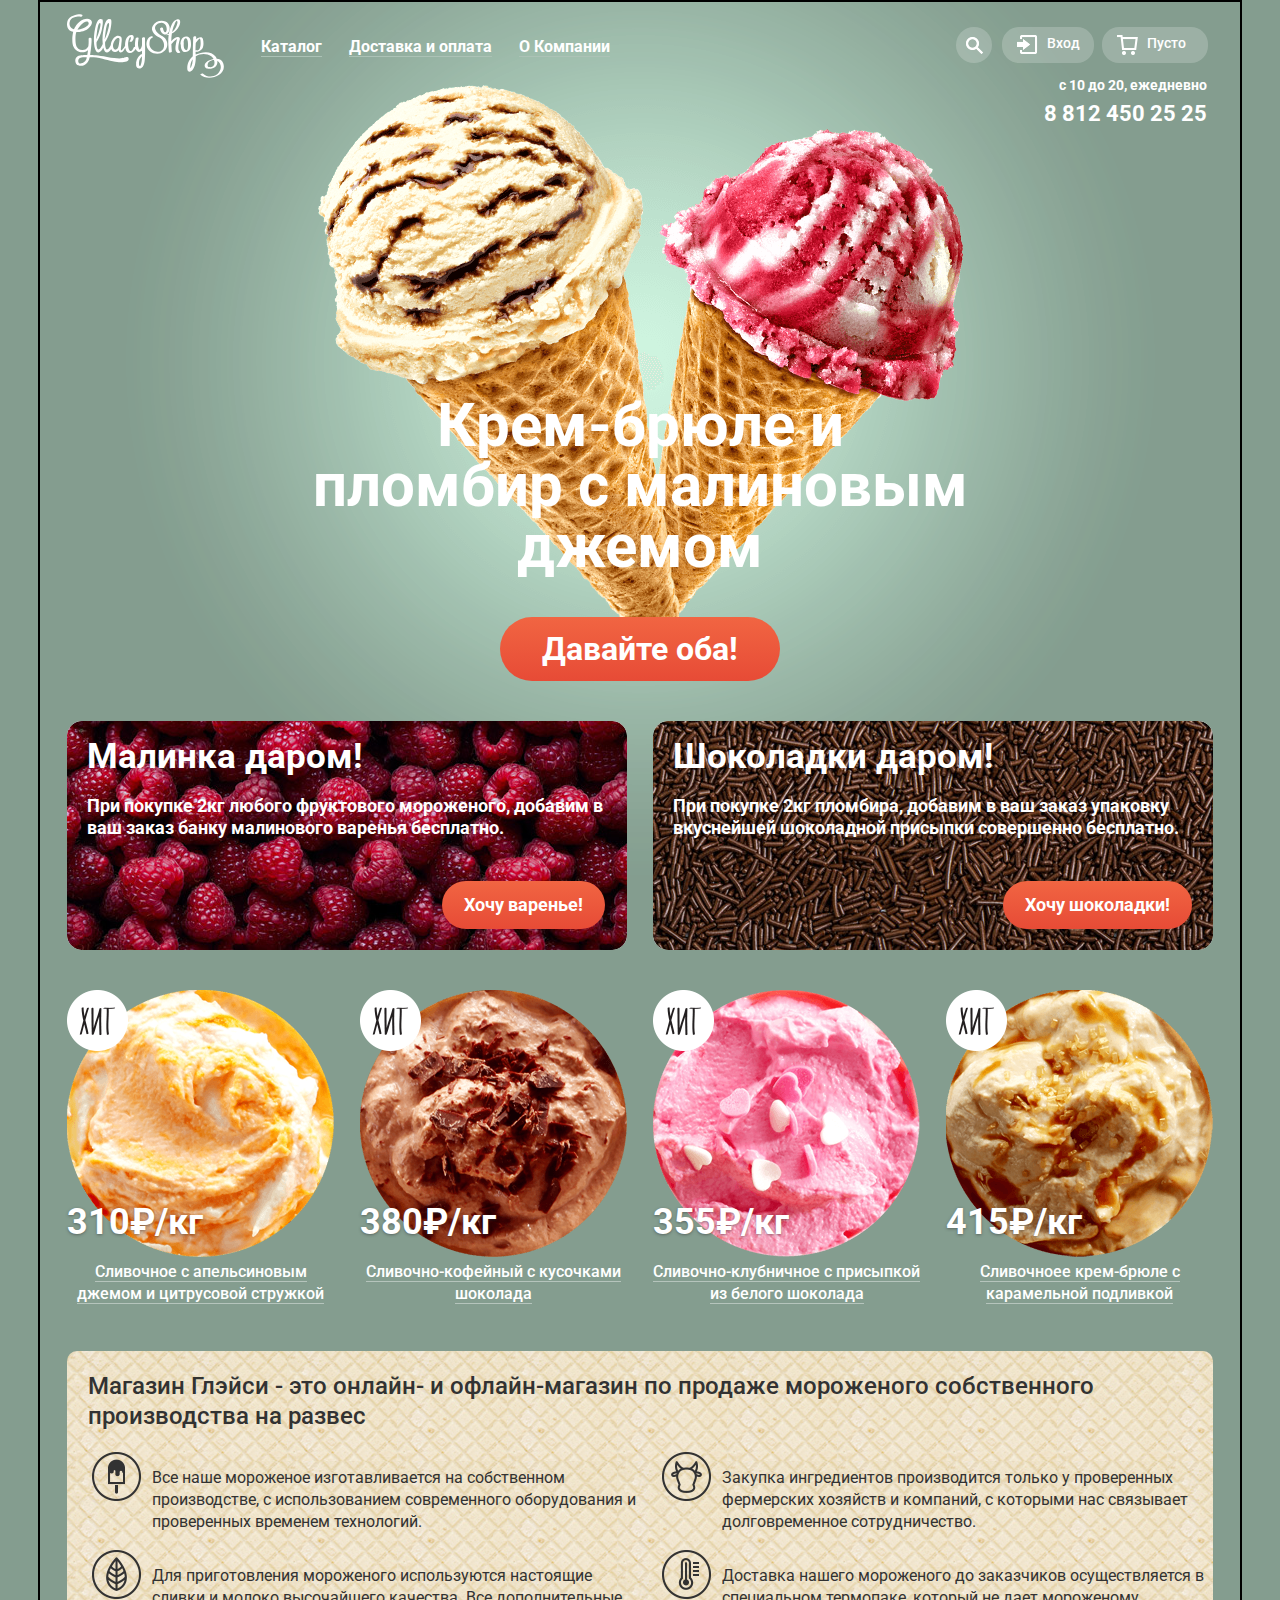
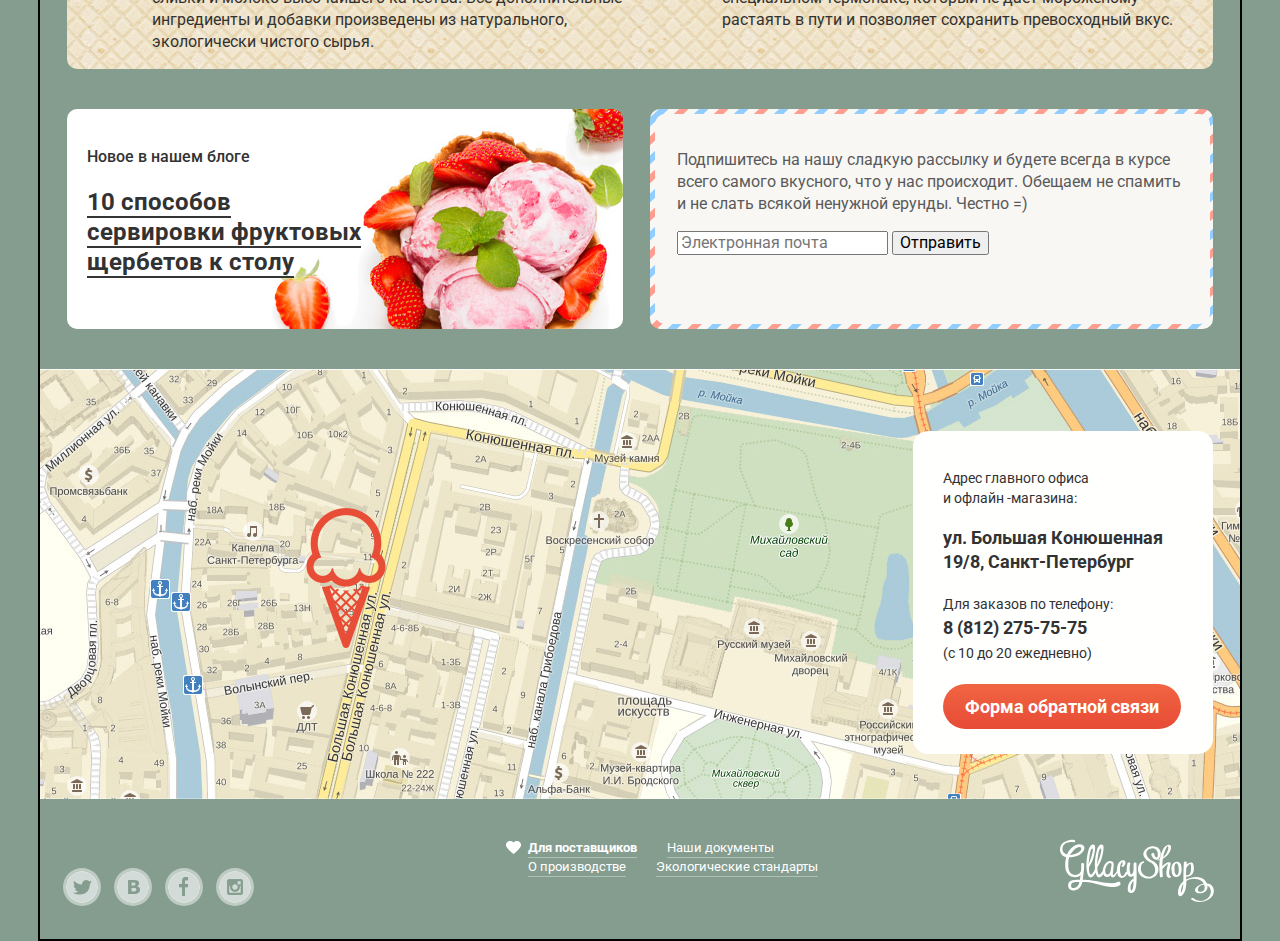
==== commit 1fabfa6b: "Добавляет иконки на все страницы" ====
--- a/index.html
+++ b/index.html
@@ -29,10 +29,13 @@
 				<li class="main-list-item"><a href="#">Доставка и оплата</a></li>
 				<li class="main-list-item"><a href="#">О Компании</a></li>
 			</ul>
+			<button class="search-button"></button>
+			<div class="search-form">
 			<form class="user-panel" method="get">
             <input type="search" name="search" id="search" placeholder="Что ищем?">
             <label class="search-label" for="search"></label>
-          </form>
+            </form>
+      		</div>
           <a href="#" class="input">Вход</a>
           <a href="#" class="basket">Пусто</a>
 		</nav>
@@ -104,10 +107,10 @@
 		</div>
 		<div class="infoshop">
 			<h2>Магазин Глэйси - это онлайн- и офлайн-магазин по продаже мороженого собственного производства на развес</h2>
-			<p class="shoptext">Все наше мороженое изготавливается на собственном производстве, с использованием современного оборудования и проверенных временем технологий.</p>
-			<p class="shoptext">Закупка ингредиентов  производится только у проверенных фермерских хозяйств и компаний, с которыми нас связывает долговременное сотрудничество.</p>
-			<p class="shoptext">Для приготовления мороженого используются настоящие сливки и молоко высочайшего качества. Все дополнительные ингредиенты и добавки произведены из натурального, экологически чистого сырья.</p>
-			<p class="shoptext">Доставка нашего мороженого до заказчиков осуществляется в специальном термопаке, который не дает мороженому растаять в пути и позволяет сохранить превосходный вкус.</p>
+			<p class="shoptext text-icecream">Все наше мороженое изготавливается на собственном производстве, с использованием современного оборудования и проверенных временем технологий.</p>
+			<p class="shoptext text-cow">Закупка ингредиентов  производится только у проверенных фермерских хозяйств и компаний, с которыми нас связывает долговременное сотрудничество.</p>
+			<p class="shoptext text-leaf">Для приготовления мороженого используются настоящие сливки и молоко высочайшего качества. Все дополнительные ингредиенты и добавки произведены из натурального, экологически чистого сырья.</p>
+			<p class="shoptext text-thermometer">Доставка нашего мороженого до заказчиков осуществляется в специальном термопаке, который не дает мороженому растаять в пути и позволяет сохранить превосходный вкус.</p>
 		</div>
 		<div class="container">
 		<div class="news">
--- a/css/style.css
+++ b/css/style.css
@@ -51,6 +51,9 @@
     padding: 0;
 }
 
+.catalog-main {
+	margin: 0 27px;
+}
 h1 {
     margin: 0;
     padding: 0;
@@ -69,6 +72,7 @@
 	display: flex;
 	margin: 0;
 	padding-top: 9px;
+	padding-left: 10px;
 }
 
 .main-list a {
@@ -93,8 +97,20 @@
 	margin-left: 27px;
 }
 
-[type="search"] {
-	display: none;
+input[type="search"] {
+	box-sizing: border-box;
+	margin-top: 20px;
+	margin-left: 15px;
+	padding: 10px 14px;
+	overflow: hidden;
+	width: 310px;
+	font-size: 16px;
+	line-height: 24px;
+	color: #000;
+	white-space: nowrap;
+	border: 1px solid rgba(178,178,178,.52);
+	border-radius: 5px;
+	box-shadow: none;
 }
 
 .input {
@@ -103,6 +119,11 @@
 	background-color: rgba(255,255,255,0.2);
 	border-radius: 17px;
 	/* text-align: center; */
+}
+
+.input:hover, .basket:hover {
+	background-color: #f8f7f4;
+	color: #000;
 }
 
 .basket {
@@ -113,26 +134,49 @@
 	/* text-align: center; */
 	margin-left: 8px;
 }
-.search-label {
-    position: absolute;
-    top: 9px;
-    left: 10px;
-    z-index: 20;
-    width: 20px;
-    height: 20px;
-    background: url(../img/search.png) no-repeat;
-    cursor: pointer;
-}
-
-.user-panel {
-	display: block;
-	position: relative;
+
+.search-button {
+	border: none;
+	position: relative;
+	cursor: pointer;
 	width: 36px;
 	height: 36px;
 	background-color: rgba(255,255,255,0.2);
 	border-radius: 50%;
-	margin-left: 317px;
+	margin-left: 346px;
 	margin-right: 10px;
+}
+
+.search-form {
+	display: none;
+	position: absolute;
+	top: 40px;
+	right: 215px;
+	z-index: 20;
+	width: 341px;
+	min-height: 84px;
+	background-color: #f8f7f4;
+	border-radius: 5px;
+	box-shadow: 0 20px 20px rgba(0,0,0,.4);
+}
+
+.search-button:before {
+	content: "";
+	position: absolute;
+	top: 10px;
+	left: 10px;
+	background-image: url(..//img//sprite.png);
+	background-position: 0px -163px;
+	width: 17px;
+	height: 17px;
+}
+
+.search-button:hover {
+	background-color: #f8f7f4;
+}
+
+.search-button:hover::before {
+	background-position: -168px -143px;
 }
 
 .mode {
@@ -149,12 +193,41 @@
 }
 
 .input, .basket {
+	position: relative;
 	font-weight: 500;
 	padding: 8px 8px 8px 45px;
 	display: block;
 	font-size: 14px;
 	line-height: 16px;
 	/* text-align: right; */
+}
+
+.input:before {
+	content: "";
+	position: absolute;
+	background: url(../img//sprite.png) no-repeat;
+	background-position: -126px -143px;
+	width: 21px;
+	height: 19px;
+	left: 15px;
+}
+
+.input:hover::before {
+	background-position: -146px -143px;
+}
+
+.basket:before, basket-pay:before {
+	content: "";
+	position: absolute;
+	background: url(../img//sprite.png) no-repeat;
+	background-position: -24px -143px;
+	width: 21px;
+	height: 20px;
+	left: 15px;
+}
+
+.basket-pay:before, .basket:hover::before {
+	background-position: -45px -143px;
 }
 
 .catalog-list {
@@ -336,7 +409,36 @@
 
 .shoptext {
 	width: 485px;
+	font-weight: 400;
+	position: relative;
 	margin-left: 85px;
+}
+
+.shoptext:before {
+	background-image: url(..//img//sprite.png);
+	left: -60px;
+    top: -15px;
+    content: "";
+	position: absolute;
+	width: 49px;
+    height: 49px;
+}
+
+.text-icecream:before {
+    background-position: -61px 0;
+         
+}
+
+.text-cow:before {
+	background-position: -49px -61px;
+}
+
+.text-leaf:before {
+	background-position: 0px -61px;
+}
+
+.text-thermometer:before {
+	background-position: -110px 0px;
 }
 
 .container {
@@ -460,17 +562,23 @@
 	padding: 34px 26px 30px 26px;
 }
 
+.catalog-main footer {
+	border-top: 1px solid #a9bbb1;
+	padding: 34px 0 30px 0;
+}
+
 .info-footer {
 	display: flex;
 	flex-wrap: wrap;
 	width: 330px;
-	align-items: flex-start;
-	
+	/* align-items: center; */
+	align-self: flex-start;
 }
 
 .info-footer a {
 	font-size: 13px;
 	line-height: 18px;
+	vertical-align: top;
 	font-weight: 400;
 	margin-left: 30px;
 	border-bottom: 1px solid rgb(172, 194, 182);
@@ -478,13 +586,24 @@
 
 .info-footer .bold {
 	font-weight: 700;
-}
-
+	position: relative;
+}
+
+.info-footer .bold:before {
+	content: "";
+	position: absolute;
+	width: 15px;
+	height: 13px;
+	background: url(..//img//heart.png) no-repeat;
+	left: -22px;
+	bottom: 3px;
+}
 .logo {
 	align-self: center;
 }
 
 .modal-login {
+	display: none;
 	width: 278px;
 	min-height: 230px;
 	background-color: #f8f7f4;
@@ -538,10 +657,13 @@
 }
 
 .feedback {
+	display: none;
 	position: fixed;
-	top: 5%;
-	left: 35%;
+	top: 50%;
+	left: 50%;
 	z-index: 50;
+	margin-top: -221px;
+	margin-left: -238px;
 	width: 460px;
 	background-color: #f8f7f4;
 	padding: 25px;
@@ -562,6 +684,7 @@
 	display: flex;
 	flex-direction: column;
 }
+
 
 .form-answer input {
 	padding: 15px;
@@ -603,4 +726,412 @@
     border: none;
     background: url(../img/close.png) no-repeat;
     outline: none;
+}
+
+.breadcrumbs-item {
+	font-size: 14px;
+	line-height: 16px;
+	font-weight: 400;
+	border-bottom: 1px solid rgba(178,178,178,.52); 
+}
+
+.breadcrumbs-item:last-child {
+	border: none;
+}
+
+.creamy-header h2 {
+	font-size: 35px;	
+	line-height: 41px;
+	margin: 7px 0;
+}
+
+.form-filter {
+	display: flex;
+	justify-content: space-between;
+	align-items: flex-start;
+	flex-wrap: wrap;
+	width: 884px;
+}
+
+.sort {
+	width: 195px;
+}
+
+.form-filter span, legend {
+	font-size: 14px;
+	line-height: 16px;
+	font-weight: 400;
+	padding-left: 15px;
+}
+
+.form-filter fieldset {
+	border: none;
+	padding-left: 0;
+	padding-right: 0;
+}
+
+.fatness-list {
+	display: flex;
+}
+
+.filles-list {
+	display: flex;
+}
+
+ select {
+	height: 36px;
+	padding: 0 35px 0 15px;
+	font-size: 16px;
+	line-height: 36px;
+	color: #fff;
+	background: rgba(255,255,255,.2) url(..//img//icon-down-dir.png) no-repeat 170px 50%;
+	border: none;
+	border-radius: 18px;
+	outline: none;
+	-webkit-appearance: none;
+	-moz-appearance: none;
+}
+
+ select:hover {
+ 	background: #fff url(..//img//icon-down-dir-black.png) no-repeat 170px 50%;
+ 	color: #000;
+ }
+ 
+.form-filter option {
+	color: #323232;
+}
+
+.fatness-list, .filles-list {
+	background-color: rgba(255,255,255,.2);
+	padding: 10px 15px;
+	font-size: 16px;
+	line-height: 18px;
+	border-radius: 18px;
+	margin: 0;
+}
+
+.range-filter {
+	background-color: rgba(255,255,255,.2);
+	border-radius: 18px;
+	width: 218px;
+	height: 36px;
+}
+.fatness-list li, .filles-list li {
+	padding-left: 30px;
+}
+
+.fatness-list li:first-child, .filles-list li:first-child {
+	padding-left: 0;
+}
+
+.btn-filter {
+ background-color: rgba(255,255,255,.2);
+ color: white;
+ border: 2px solid #fff;
+ border-radius: 18px;
+ padding: 8px 27px;
+ font-size: 16px;
+ line-height: 18px;
+ margin-top: 21px;
+}
+
+.form-filter label {
+	font-weight: 500;
+	position: relative;
+	margin-left: 30px;
+}
+
+.range-controls {
+	width: 176px;
+	height: 21px;
+	margin: 0 auto;
+	padding-top:18px;
+}
+.scale {
+	position: relative;
+	width: 176px;
+	height: 4px;
+	background: rgba(255,255,255,.6);
+}
+
+.bar {
+	width: 98px;
+	height: 4px;
+	margin-left: 24px;
+	background: rgba(255,255,255,.9);
+}
+
+.toggle {
+	position: absolute;
+	width: 4px;
+	height: 4px;
+	background: #b1b1b1;
+	border: 8px solid #fff;
+	border-radius: 50%;
+}
+
+.toggle-min {
+	top: -8px;
+	right: 42px;
+}
+
+.toggle-max {
+	top: -8px;
+	left: 10px;
+}
+
+.creamy-list {
+	display: flex;
+	flex-wrap: wrap;
+	margin: 0;
+	padding: 0;
+	justify-content: space-between;
+
+}
+
+.creamy-list li {
+	width: 267px;
+	/* height: 322px; */
+	margin-top: 40px;
+	position: relative;
+	font-size: 45px;
+	/* line-height: 45px; */
+	text-align: center;
+}
+
+.item-price {
+	word-spacing: -8px;
+	position: absolute;
+	text-shadow: 0 1px 3px rgba(49,50,53,.5);
+	bottom: 100px;
+}
+.creamy-price {
+	font-size: 30px;
+}
+
+.item-heading {
+	font-size: 16px;
+	line-height: 22px;
+	font-weight: 500;
+	border-bottom: 1px solid rgba(255,255,255,.4);
+	vertical-align: unset;
+}
+
+.basket-container {
+	position:relative;
+}
+
+.basket-goods {
+	display: none;
+	width: 540px;
+	background-color: #f8f7f4;
+	border-radius: 5px;
+	color: #323232;
+	font-size: 13px;
+	line-height: 16px;
+	font-weight: 400;
+	position: absolute;
+	top: 50px;
+	right: 0px;
+	padding: 15px 15px 20px;
+	box-sizing: border-box;
+}
+
+.basket-info a {
+	color: #000;
+}
+
+.basket-info img {
+	margin-right: 5px;
+}
+
+.class-item-size td:nth-child(3) {
+    width: 230px;
+    padding-right: 10px;
+}
+
+.basket-info td {
+    padding-bottom: 15px;
+}
+
+.basket-info {
+    width: 100%;
+    border-bottom: 1px solid #cacac7;
+}
+
+.basket-info span {
+    color: #999;
+}
+
+.basket-close-item {
+	font-size: 0;
+	background: url(..//img//delete.png) no-repeat;
+	border: none;
+	vertical-align: top;
+	width: 11px;
+	height: 11px;
+	margin-right: 10px;
+}
+
+.basket-list td:nth-child(2) {
+	width: 287px;
+	padding-right: 10px;
+}
+
+.basket-total {
+	text-align: right;
+	font-size: 15px;
+	line-height: 18px;
+	font-weight: 700;
+}
+
+.btn-basket-buy {
+	font-size: 18px;
+	float: right;
+	font-weight: 700;
+	line-height: 24px;
+	padding: 10px 10px;
+	background: linear-gradient(#f16542 0%,#e74b36 100%);
+	border-radius: 25px;
+	color: #fff;
+	border: none;
+}
+
+.catalog-page-list {
+	display: flex;
+	margin-left: 900px;
+}
+
+.active-page {
+	background: #fff;
+	display: inline-block;
+	text-align: center;
+	border-radius: 50%;
+	color: #000;
+	width: 25px;
+	height: 25px;
+}
+
+.catalog-page-list a {
+	font-weight: 400;
+	line-height: 26px;
+	margin-left :20px;
+}
+
+.social {
+	align-self: end;
+}
+
+
+.social-btn {
+	overflow: hidden;
+	width:32px;
+	height: 32px;
+	display: inline-block;
+	text-indent: 100%;
+	background: url(..//img//sprite.png) no-repeat;
+	border-radius: 50%;
+	box-shadow: 0 0 0 3px rgba(255,255,255,.6), inset 0 0 0 1px rgba(255,255,255,.6);
+	opacity: .8;
+	margin-right: 15px;
+}
+
+.twit {
+	background-position: -97px -110px;
+}
+
+.vk {
+	background-position: -159px 0;
+}
+
+.fb {
+	background-position: -65px -110px;
+}
+
+.inst {
+	background-position: -33px -110px;
+}
+
+.social-btn:hover {
+	opacity: 1;
+}
+
+.social-btn:active {
+	box-shadow: 0 0 0 3px rgba(255,255,255,1), inset 0 0 0 1px rgba(255,255,255,1);
+}
+
+.search-button:hover+.search-form {
+	display:block;
+}
+
+input[type=radio], input[type=checkbox] {
+	display: none;
+}
+
+.fatness-list label::before,
+.filles-list label::before {
+	position: absolute;
+	content: "";
+    background: url(..//img//sprite.png) no-repeat;
+    right: 8px;
+    top: 0;
+    margin-right: 100%;
+}
+
+.fatness-list label::before {
+	width: 23px;
+	height: 23px;
+	background-position: -158px -76px;
+}
+
+.fatness-list input[type=radio]:checked+label::before {
+	background-position: -158px -54px;
+}
+
+.fatness-list input[type=radio]+label:hover::before {
+	background-position: -110px -82px;
+}
+
+.fatness-list input[type=radio][disabled]+label:hover::before {
+	background-position: -158px -32px;
+}
+
+.fatness-list input[type=radio]:checked+label:hover::before {
+	background-position: -158px -120px;
+}
+
+.fatness-list input[type=radio][disabled]:checked+label:hover::before {
+	background-position: -159px -98px;
+}
+
+.filles-list label::before {
+	width: 21px;
+    height: 21px;
+    background-position: -105px -143px;
+}
+
+.filles-list input[type=checkbox][disabled]+label:hover::before {
+	background-position: -86px -143px;
+}
+
+.filles-list input[type=checkbox]+label:hover::before {
+	background-position: -66px -143px;
+}
+
+.filles-list input[type=checkbox][disabled]:checked+label:hover::before {
+	background-position: -132 -82px;
+}
+
+.filles-list input[type=checkbox][disabled]+label:hover::before {
+	background-position: -86px -143px;
+}
+
+.filles-list input[type=checkbox]:checked+label:hover::before {
+	background-position: -0px -143px;
+	width: 22px;
+}
+
+.filles-list input[type=checkbox]:checked+label::before {
+	background-position: -129px -110px;
+	width: 22px;
 }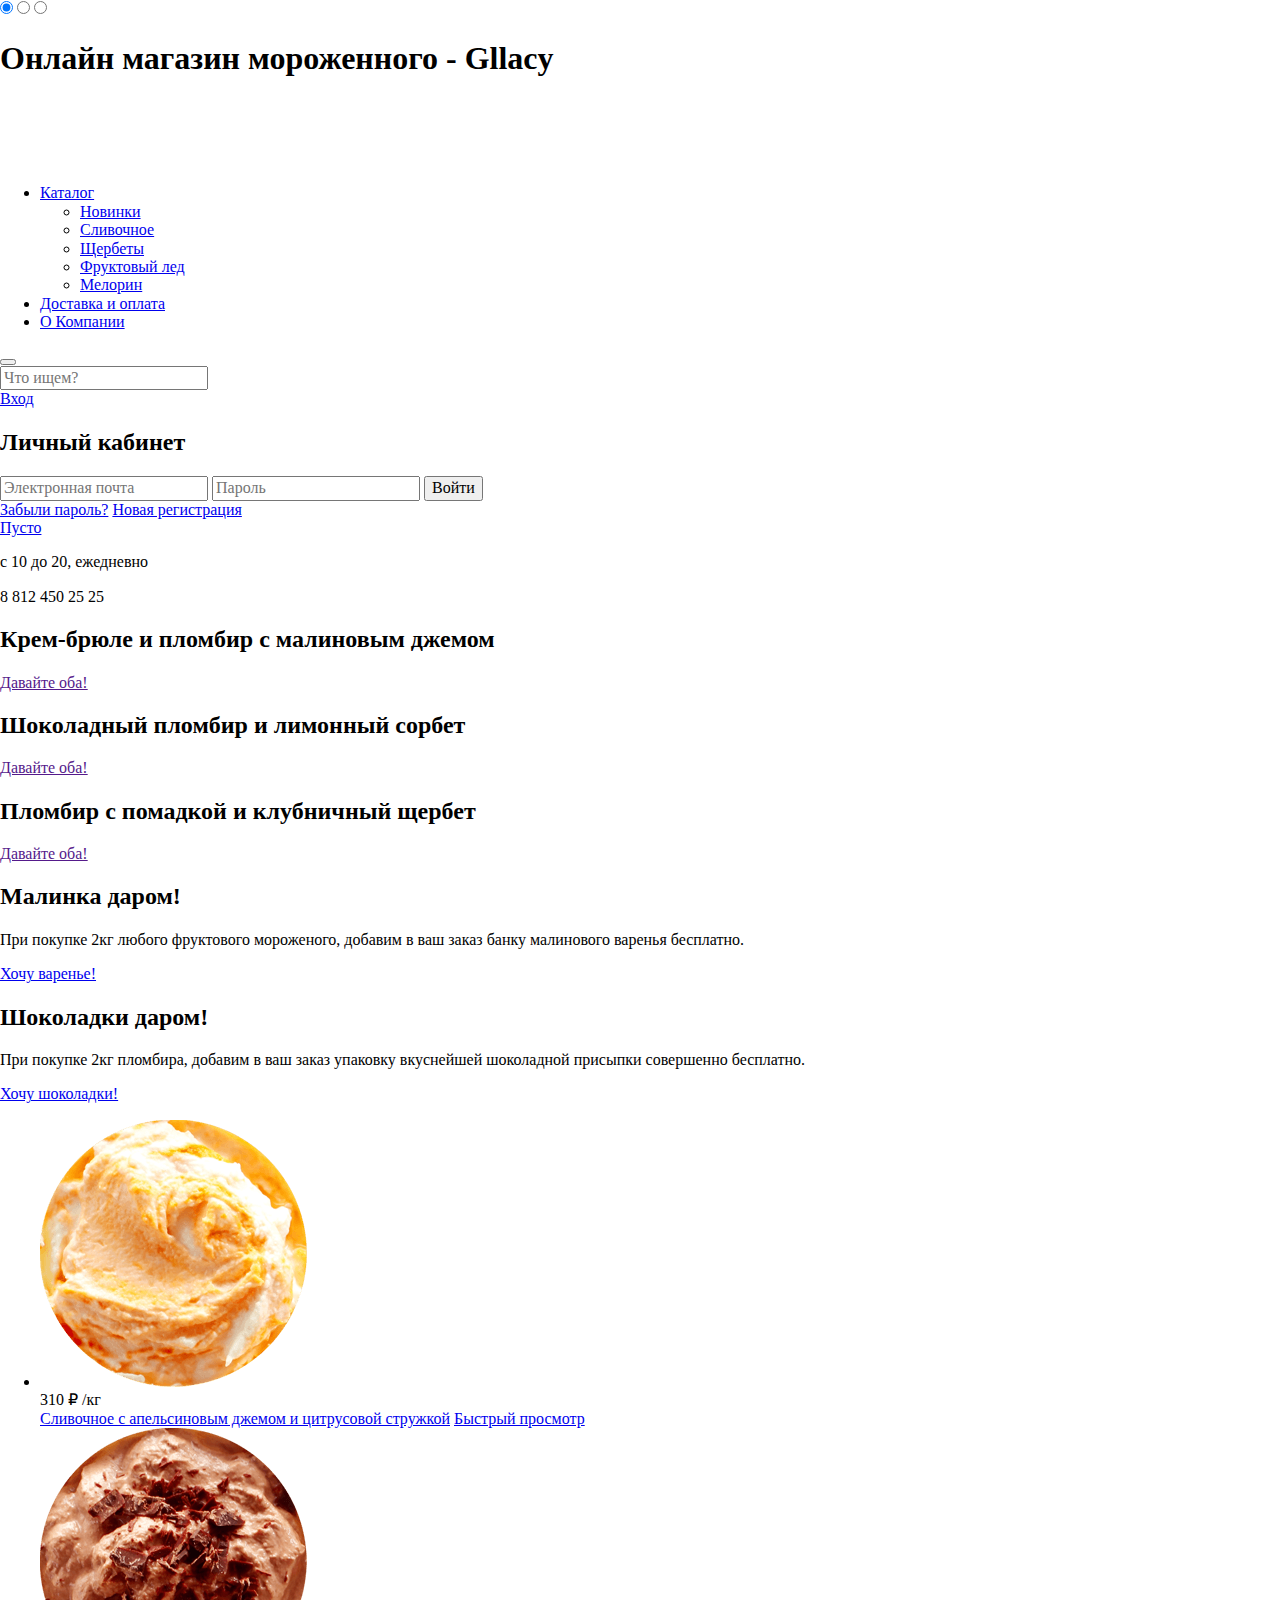
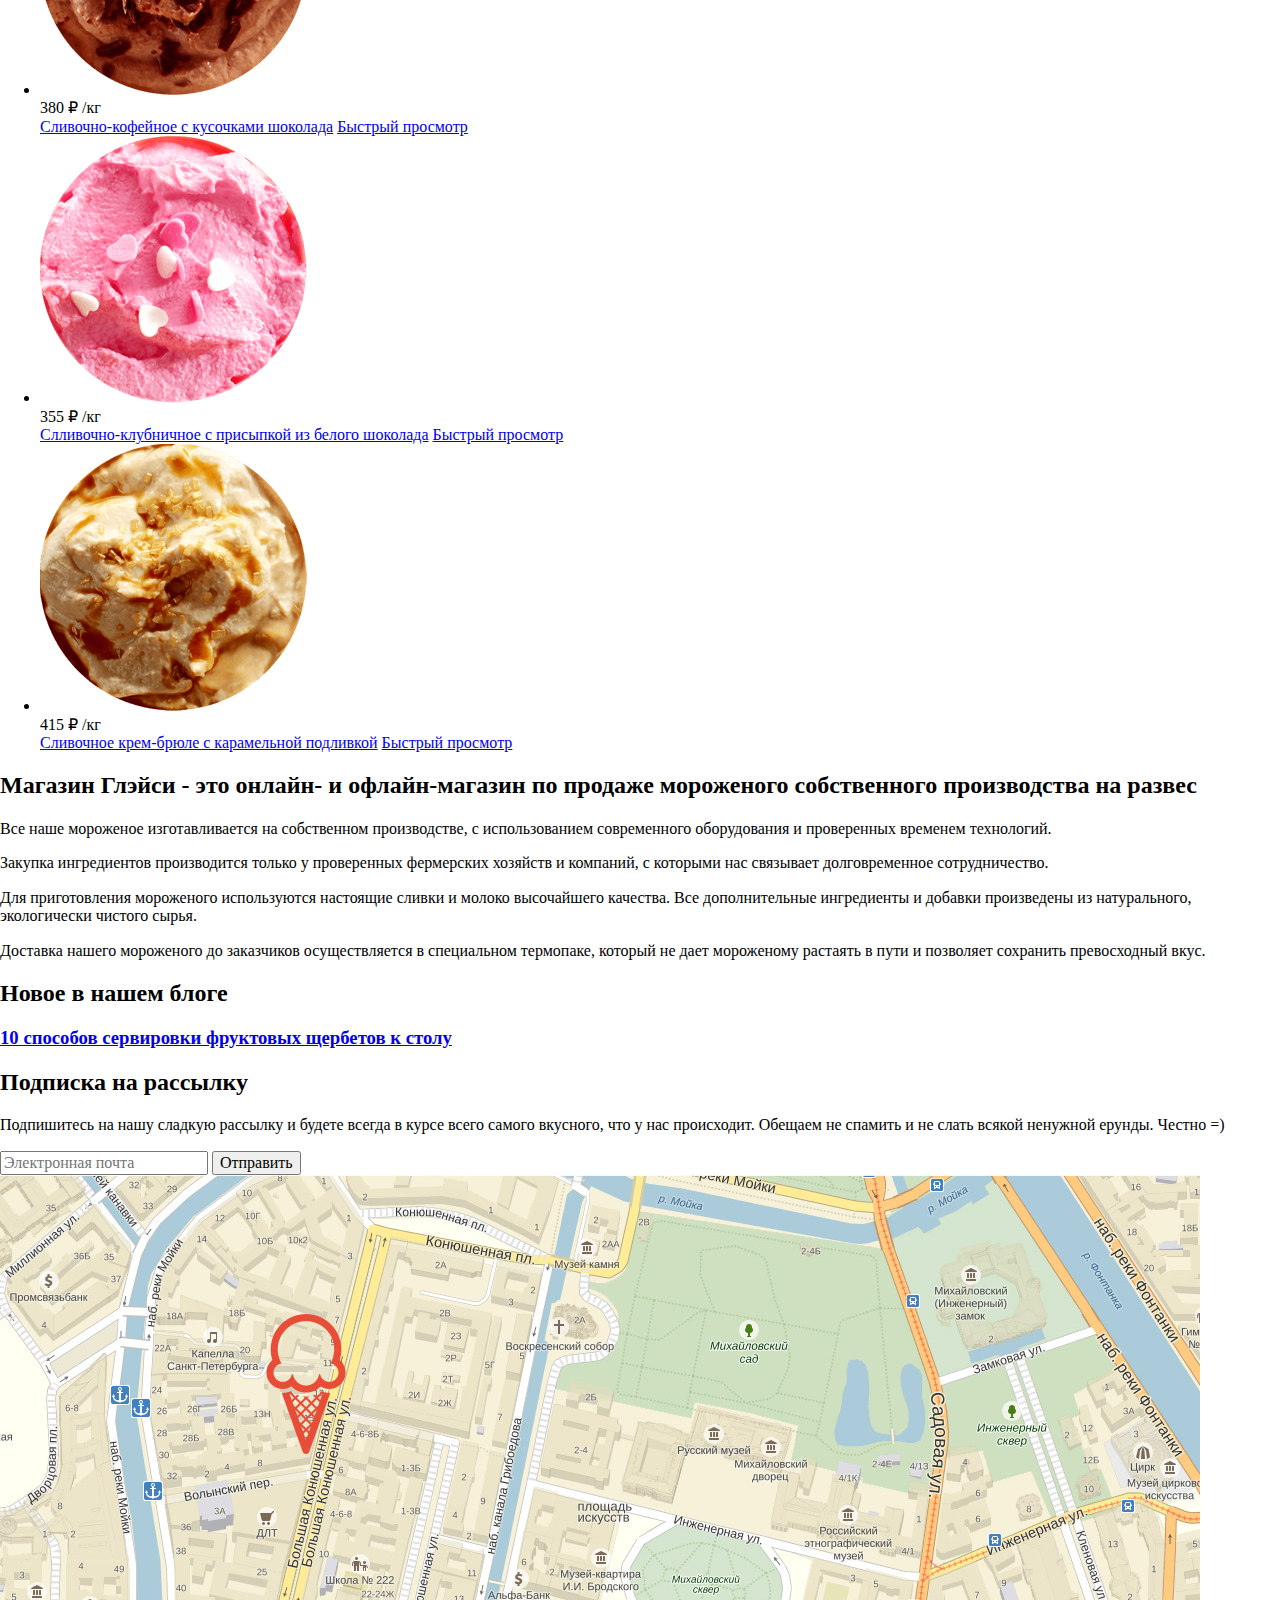
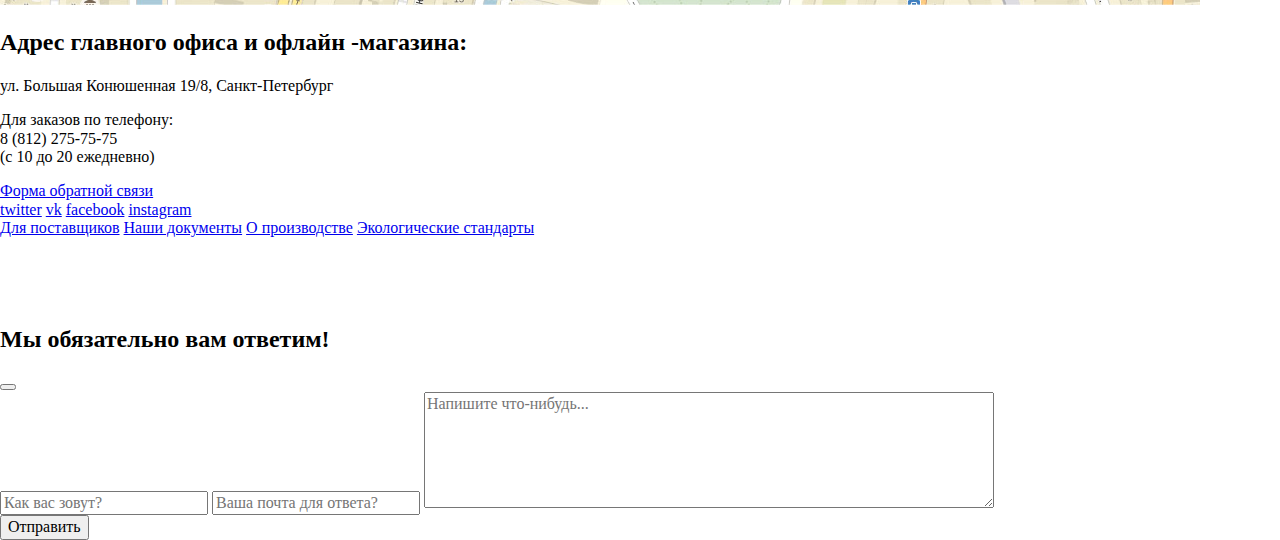
==== commit a01da73c: "Добавляет автопрефикс и минификацию" ====
--- a/index.html
+++ b/index.html
@@ -1,184 +1,225 @@
 <!DOCTYPE html>
 <html lang="ru">
-<head>
-	<meta charset="UTF-8">
-	<title>Gllacy</title>
-	<meta name="description" content="Магазин Глейси  — это онлайн и офлайн магазин по продаже мороженого собственного производства на развес">
-	<link href="https://fonts.googleapis.com/css?family=Roboto:400,500,700&amp;subset=cyrillic" rel="stylesheet">
-	<link href="css/normalize.css" rel="stylesheet">
-	<link rel="stylesheet" href="css/style.css">
-</head>
-<body>
-	<div class="cream chocolate berry">
-	<header class="main-header">
-		<h1 class="visuallyhidden">Онлайн магазин мороженного - Gllacy</h1>
-		<a href="#" class="logo-shop">
-		<img src="img/Logo.svg" width="157px" height="66px" alt="logo-shop"></a>
-		<div class="row">
-		<nav class="main-header">
-			<ul class="main-list">
-				<li class="main-list-item"><a href="catalog.html">Каталог</a>
-					<ul class="catalog-list">
-						<li class="catalog-list-item news"><a href="#">Новинки</a></li>
-						<li class="catalog-list-item"><a href="#">Сливочное</a></li>
-						<li class="catalog-list-item"><a href="#">Щербеты</a></li>
-						<li class="catalog-list-item"><a href="#">Фруктовый лед</a></li>
-						<li class="catalog-list-item"><a href="#">Мелорин</a></li>
-					</ul>
-				</li>
-				<li class="main-list-item"><a href="#">Доставка и оплата</a></li>
-				<li class="main-list-item"><a href="#">О Компании</a></li>
-			</ul>
-			<button class="search-button"></button>
-			<div class="search-form">
-			<form class="user-panel" method="get">
-            <input type="search" name="search" id="search" placeholder="Что ищем?">
-            <label class="search-label" for="search"></label>
-            </form>
-      		</div>
-          <a href="#" class="input">Вход</a>
+  <head>
+    <meta charset="UTF-8">
+    <title>Gllacy</title>
+    <meta name="description" content="Магазин Глейси  — это онлайн и офлайн магазин по продаже мороженого собственного производства на развес">
+    <link href="https://fonts.googleapis.com/css?family=Roboto:400,500,700&amp;subset=cyrillic" rel="stylesheet">
+    <link href="css/normalize.css" rel="stylesheet">
+    <link rel="stylesheet" href="css/style.min.css">
+  </head>
+  <body>
+    <input type="radio" id="btn-1" name="toggle" checked>
+    <input type="radio" id="btn-2" name="toggle">
+    <input type="radio" id="btn-3" name="toggle">
+    <div class="wrap cream chocolate berry">
+      <header class="main-header">
+        <h1 class="visuallyhidden">Онлайн магазин мороженного - Gllacy</h1>
+        <a href="#" class="logo-shop">
+        <img src="img/Logo.svg" width="157" height="66" alt="logo-shop"></a>
+        <div class="row">
+          <nav class="main-menu">
+            <ul class="main-list">
+              <li class="main-list-item"><a class="catalog-link" href="catalog.html">Каталог</a>
+              <ul class="catalog-list">
+                <li class="catalog-list-item"><a class="new" href="#">Новинки</a></li>
+                <li class="catalog-list-item"><a href="catalog.html">Сливочное</a></li>
+                <li class="catalog-list-item"><a href="#">Щербеты</a></li>
+                <li class="catalog-list-item"><a href="#">Фруктовый лед</a></li>
+                <li class="catalog-list-item"><a href="#">Мелорин</a></li>
+              </ul>
+            </li>
+            <li class="main-list-item"><a href="#">Доставка и оплата</a></li>
+            <li class="main-list-item"><a href="#">О Компании</a></li>
+          </ul>
+          <div class="search">
+            <button class="search-button"></button>
+            <div class="search-form">
+              <form class="user-panel" method="get">
+                <input type="search" name="search" id="search" placeholder="Что ищем?">
+                <label class="search-label" for="search"></label>
+              </form>
+            </div>
+          </div>
+          <div class="wrapper-login">
+            <a href="#" class="login">Вход</a>
+            <div class="modal-login">
+              <h2 class="visuallyhidden">Личный кабинет</h2>
+              <form class="form-login" action="#" method="post">
+                <input class="focus" name="login" type="text" placeholder="Электронная почта">
+                <input name="password" type="password" placeholder="Пароль">
+                <button class="inter-login" type="submit">Войти</button>
+              </form>
+              <div class="reg-links">
+                <a href="#" class="nosave">Забыли пароль?</a>
+                <a href="#" class="new-user">Новая регистрация</a>
+              </div>
+            </div>
+          </div>
           <a href="#" class="basket">Пусто</a>
-		</nav>
-		<div class="info-job">
-			<p class="mode">c 10 до 20, ежедневно</p>
-			<p class="phone">8 812 450 25 25</p>
-		</div>
-	</div>
-	<div class="modal-login">
-            <h2 class="visuallyhidden">Личный кабинет</h2>
-            <form class="form-login" action="#" method="post">
-              <input class="focus" name="login" type="text" placeholder="Электронная почта">
-              <input name="password" type="password" placeholder="Пароль">  
-              <button class="inter-login" type="submit">Войти</button>
-            </form>
-            <div class="reg-links">
-            <a href="#" class="nosave">Забыли пароль?</a>
-              <a href="#" class="new-user">Новая регистрация</a>	
-            </div>
-          </div>
-	</header>
-	<main>
-		<div class="slider">
-			<span class="btn1"></span>
-			<span class="btn2"></span>
-			<span class="btn3"></span>
-			<div class="slider-icecream1">
-				<h2 class="slider-tittle">Крем-брюле и пломбир с малиновым джемом</h2>
-				<a href="" class="btn-all">Давайте оба!</a>
-			</div>
-			<div class="slider-icecream2">
-				<h2 class="slider-tittle">Шоколадный пломбир и лимонный сорбет</h2>
-				<a href="" class="btn-all">Давайте оба!</a>
-			</div>
-			<div class="slider-icecream3">
-				<h2 class="slider-tittle">Пломбир с помадкой и клубничный щербет </h2>
-				<a href="" class="btn-all">Давайте оба!</a>
-			</div>
-		</div>
-		<div class="marketing">
-			<section class="marketing1">
-				<h2>Малинка даром!</h2>
-				<p>При покупке 2кг любого фруктового мороженого, добавим в ваш заказ банку малинового варенья бесплатно.</p>
-				<a class="wantone" href="#">Хочу варенье!</a>
-			</section>
-			<section class="marketing2">
-				<h2>Шоколадки даром!</h2>
-				<p>При покупке 2кг пломбира, добавим в ваш заказ упаковку вкуснейшей шоколадной присыпки совершенно бесплатно.</p>
-				<a class="wanttwo" href="#">Хочу шоколадки!</a>
-			</section>
-		</div>
-		<div class="top">
-			<div class="hit hit1">
-				<span>310₽/кг</span>
-				<p><a href="#">Сливочное с апельсиновым джемом и цитрусовой стружкой</a></p>
-			</div>
-			<div class="hit hit2">
-				<span>380₽/кг</span>
-				<p><a href="#">Сливочно-кофейный с кусочками шоколада</a></p>
-			</div>
-			<div class="hit hit3">
-				<span>355₽/кг</span>
-				<p><a href="#">Сливочно-клубничное с присыпкой из белого шоколада</a></p>
-			</div>
-			<div class="hit hit4">
-				<span>415₽/кг</span>
-				<p><a href="#">Сливочноее крем-брюле с карамельной подливкой</a></p>
-			</div>
-		</div>
-		<div class="infoshop">
-			<h2>Магазин Глэйси - это онлайн- и офлайн-магазин по продаже мороженого собственного производства на развес</h2>
-			<p class="shoptext text-icecream">Все наше мороженое изготавливается на собственном производстве, с использованием современного оборудования и проверенных временем технологий.</p>
-			<p class="shoptext text-cow">Закупка ингредиентов  производится только у проверенных фермерских хозяйств и компаний, с которыми нас связывает долговременное сотрудничество.</p>
-			<p class="shoptext text-leaf">Для приготовления мороженого используются настоящие сливки и молоко высочайшего качества. Все дополнительные ингредиенты и добавки произведены из натурального, экологически чистого сырья.</p>
-			<p class="shoptext text-thermometer">Доставка нашего мороженого до заказчиков осуществляется в специальном термопаке, который не дает мороженому растаять в пути и позволяет сохранить превосходный вкус.</p>
-		</div>
-		<div class="container">
-		<div class="news">
-			<h2>Новое в нашем блоге</h2>
-			<h3><a href="#">10 способов сервировки фруктовых щербетов к столу</a></h3>
-		</div>
-		<div class="distribution">
-			<h2 class="visuallyhidden">Подписка на рассылку</h2>
-			<p>Подпишитесь на нашу сладкую рассылку и будете всегда в курсе всего самого вкусного, что у нас происходит. Обещаем не спамить и не слать всякой ненужной ерунды. Честно =)</p>
-			<form class="distribution-email">
-			<input type="text" placeholder="Электронная почта">
-			<button class="btn-email" type="submit">Отправить</button>
-			</form>
-		</div>
-		</div>
-		<div class="wrapper-map">
-                <object
-                type="image/svg+xml"
-                data="img/map.svg">
-                <img
-                  src="img/map.jpg" alt="map">
-              </object>
-              <section class="contacts">
-                <h2>Адрес главного офиса и офлайн -магазина:</h2>
-                <p>ул. Большая Конюшенная 19/8, Санкт-Петербург</p>
-                  <p class="phone-text">Для заказов по телефону: 
-                  	<br><span>8 (812) 275-75-75</span><br>(с 10 до 20 ежедневно)</p>
-                  <a  class="link-connect" href="#">Форма обратной связи</a>
-              </section>
-            </div>
-              <footer>
-            	<div class="social">
-            	<a class="social-btn twit" href="http://twitter.com/mygroup">twitter</a>
-                <a class="social-btn vk" href="http://vk.com/mygroup">vk</a>
-                <a class="social-btn fb" href="http://facebook.com/mygroup">facebook</a>
-                <a class="social-btn inst" href="http://instagram.com/mygroup">instagram</a>
-              </div>
-              <div class="info-footer">
-              	<a class="bold" href="#">Для поставщиков</a>
-              	<a href="#">Наши документы</a>
-              	<a href="#">О производстве</a>
-              	<a href="#">Экологические стандарты</a>
-              </div>
-              <div class="logo">
-              	<img src="img/Logo.svg" alt="logo-footer" class="logo-footer">
-              </div>
-            </footer>
-          <div class="feedback">
-          	<h2>Мы обязательно вам ответим!</h2>
-            <button class="button-close" type="button"></button>
-        <form class="feedback-form" action="#" method="post">
-          <div class="form-answer">
-            <label>
-              <input type="text" name="login" placeholder="Как вас зовут?">
-            </label>
-            <label>
-              <input type="text" name="email" placeholder="Ваша почта для ответа?"> 
-            </label>
-            <label>
-            <textarea name="textletter" cols="61" rows="6" placeholder="Напишите что-нибудь..."></textarea>
-          </label>
-          </div>
-          <div class="form-btn">
-            <button class="btn" type="submit">Отправить</button>
-          </div> 
-        </form>
-          </div>
-	</main>
-</div>
-</body>
+        </nav>
+        <div class="info-job">
+          <p class="mode">c 10 до 20, ежедневно</p>
+          <p class="phone">8 812 450 25 25</p>
+        </div>
+      </div>   
+    </header>
+    <main>
+      <div class="slider">
+        <div class="slider-controls">
+          <label for="btn-1"></label>
+          <label for="btn-2"></label>
+          <label for="btn-3"></label>
+        </div>
+        <div class="slider-icecream1">
+          <h2 class="slider-tittle">Крем-брюле и пломбир с малиновым джемом</h2>
+          <a href="" class="btn-all">Давайте оба!</a>
+        </div>
+        <div class="slider-icecream2">
+          <h2 class="slider-tittle">Шоколадный пломбир и лимонный сорбет</h2>
+          <a href="" class="btn-all">Давайте оба!</a>
+        </div>
+        <div class="slider-icecream3">
+          <h2 class="slider-tittle">Пломбир с помадкой и клубничный щербет </h2>
+          <a href="" class="btn-all">Давайте оба!</a>
+        </div>
+      </div>
+      <div class="marketing">
+        <section class="marketing1">
+          <h2>Малинка даром!</h2>
+          <p>При покупке 2кг любого фруктового мороженого, добавим в ваш заказ банку малинового варенья бесплатно.</p>
+          <a class="wantone" href="#">Хочу варенье!</a>
+        </section>
+        <section class="marketing2">
+          <h2>Шоколадки даром!</h2>
+          <p>При покупке 2кг пломбира, добавим в ваш заказ упаковку вкуснейшей шоколадной присыпки совершенно бесплатно.</p>
+          <a class="wanttwo" href="#">Хочу шоколадки!</a>
+        </section>
+      </div>
+      <div class="top">
+        <ul class="creamy-list">
+          <li class="creamy-item1 hit">
+            <div>
+              <img src="img/ice1.png" alt="с апельсиновым джемом и цитрусовой стружкой">
+            </div>
+            <div class="item-price">
+              310 ₽
+              <span class="creamy-price">/кг</span>
+            </div>
+            <a class="item-heading" href="#">Сливочное с апельсиновым джемом и цитрусовой стружкой</a>
+            <a class="item-button site-button" href="#">Быстрый просмотр</a>
+          </li>
+          <li class="creamy-item2 hit">
+            <div>
+              <img src="img/ice2.png" alt="Сливочно-кофейное с кусочками шоколада">
+            </div>
+            <div class="item-price">
+              380 ₽
+              <span class="creamy-price">/кг</span>
+            </div>
+            <a class="item-heading" href="#">Сливочно-кофейное с кусочками шоколада</a>
+            <a class="item-button site-button" href="#">Быстрый просмотр</a>
+          </li>
+          <li class="creamy-item3 hit">
+            <div>
+              <img src="img/ice3.png" alt="Слливочно-клубничное с присыпкой из белого шоколада">
+            </div>
+            <div class="item-price">
+              355 ₽
+              <span class="creamy-price">/кг</span>
+            </div>
+            <a class="item-heading" href="#">Слливочно-клубничное с присыпкой из белого шоколада</a>
+            <a class="item-button site-button" href="#">Быстрый просмотр</a>
+          </li>
+          <li class="creamy-item4 hit">
+            <div>
+              <img src="img/ice4.png" alt="Сливочное крем-брюле с карамельной подливкой">
+            </div>
+            <div class="item-price">
+              415 ₽
+              <span class="creamy-price">/кг</span>
+            </div>
+            <a class="item-heading" href="#">Сливочное крем-брюле с карамельной подливкой</a>
+            <a class="item-button site-button" href="#">Быстрый просмотр</a>
+          </li>
+        </ul>
+      </div>
+      <div class="infoshop">
+        <h2>Магазин Глэйси - это онлайн- и офлайн-магазин по продаже мороженого собственного производства на развес</h2>
+        <p class="shoptext text-icecream">Все наше мороженое изготавливается на собственном производстве, с использованием современного оборудования и проверенных временем технологий.</p>
+        <p class="shoptext text-cow">Закупка ингредиентов  производится только у проверенных фермерских хозяйств и компаний, с которыми нас связывает долговременное сотрудничество.</p>
+        <p class="shoptext text-leaf">Для приготовления мороженого используются настоящие сливки и молоко высочайшего качества. Все дополнительные ингредиенты и добавки произведены из натурального, экологически чистого сырья.</p>
+        <p class="shoptext text-thermometer">Доставка нашего мороженого до заказчиков осуществляется в специальном термопаке, который не дает мороженому растаять в пути и позволяет сохранить превосходный вкус.</p>
+      </div>
+      <div class="container">
+        <div class="news">
+          <h2>Новое в нашем блоге</h2>
+          <h3><a href="#">10 способов сервировки фруктовых щербетов к столу</a></h3>
+        </div>
+        <div class="distribution">
+          <h2 class="visuallyhidden">Подписка на рассылку</h2>
+          <p>Подпишитесь на нашу сладкую рассылку и будете всегда в курсе всего самого вкусного, что у нас происходит. Обещаем не спамить и не слать всякой ненужной ерунды. Честно =)</p>
+          <form class="distribution-email">
+            <input type="text" placeholder="Электронная почта">
+            <button class="btn-email" type="submit">Отправить</button>
+          </form>
+        </div>
+      </div>
+      <div class="wrapper-map">
+        <object
+        type="image/svg+xml"
+        data="img/map.svg">
+        <img
+        src="img/map.jpg" alt="map">
+        </object>
+        <section class="contacts">
+          <h2>Адрес главного офиса и офлайн -магазина:</h2>
+          <p>ул. Большая Конюшенная 19/8, Санкт-Петербург</p>
+          <p class="phone-text">Для заказов по телефону:
+            <br><span>8 (812) 275-75-75</span><br>(с 10 до 20 ежедневно)</p>
+            <a  class="link-connect" href="#">Форма обратной связи</a>
+          </section>
+        </div>
+        <footer>
+          <div class="social">
+            <a class="social-btn twit" href="http://twitter.com/mygroup">twitter</a>
+            <a class="social-btn vk" href="http://vk.com/mygroup">vk</a>
+            <a class="social-btn fb" href="http://facebook.com/mygroup">facebook</a>
+            <a class="social-btn inst" href="http://instagram.com/mygroup">instagram</a>
+          </div>
+          <div class="info-footer">
+            <a class="bold" href="#">Для поставщиков</a>
+            <a href="#">Наши документы</a>
+            <a href="#">О производстве</a>
+            <a href="#">Экологические стандарты</a>
+          </div>
+          <div class="logo">
+            <img src="img/Logo.svg" alt="logo-footer" class="logo-footer">
+          </div>
+        </footer>
+        <div class="wrapper-popup"></div>
+        <div class="feedback">
+          <h2>Мы обязательно вам ответим!</h2>
+          <button class="button-close" type="button"></button>
+          <form class="feedback-form" action="#" method="post">
+            <div class="form-answer">
+              <label>
+                <input type="text" name="login" placeholder="Как вас зовут?">
+              </label>
+              <label>
+                <input type="text" name="email" placeholder="Ваша почта для ответа?">
+              </label>
+              <label>
+                <textarea name="textletter" cols="61" rows="6" placeholder="Напишите что-нибудь..."></textarea>
+              </label>
+            </div>
+            <div class="form-btn">
+              <button class="btn" type="submit">Отправить</button>
+            </div>
+          </form>
+        </div>
+      </main>
+    </div>
+    <script src="java/glaccyJs.js"></script>
+  </body>
 </html>